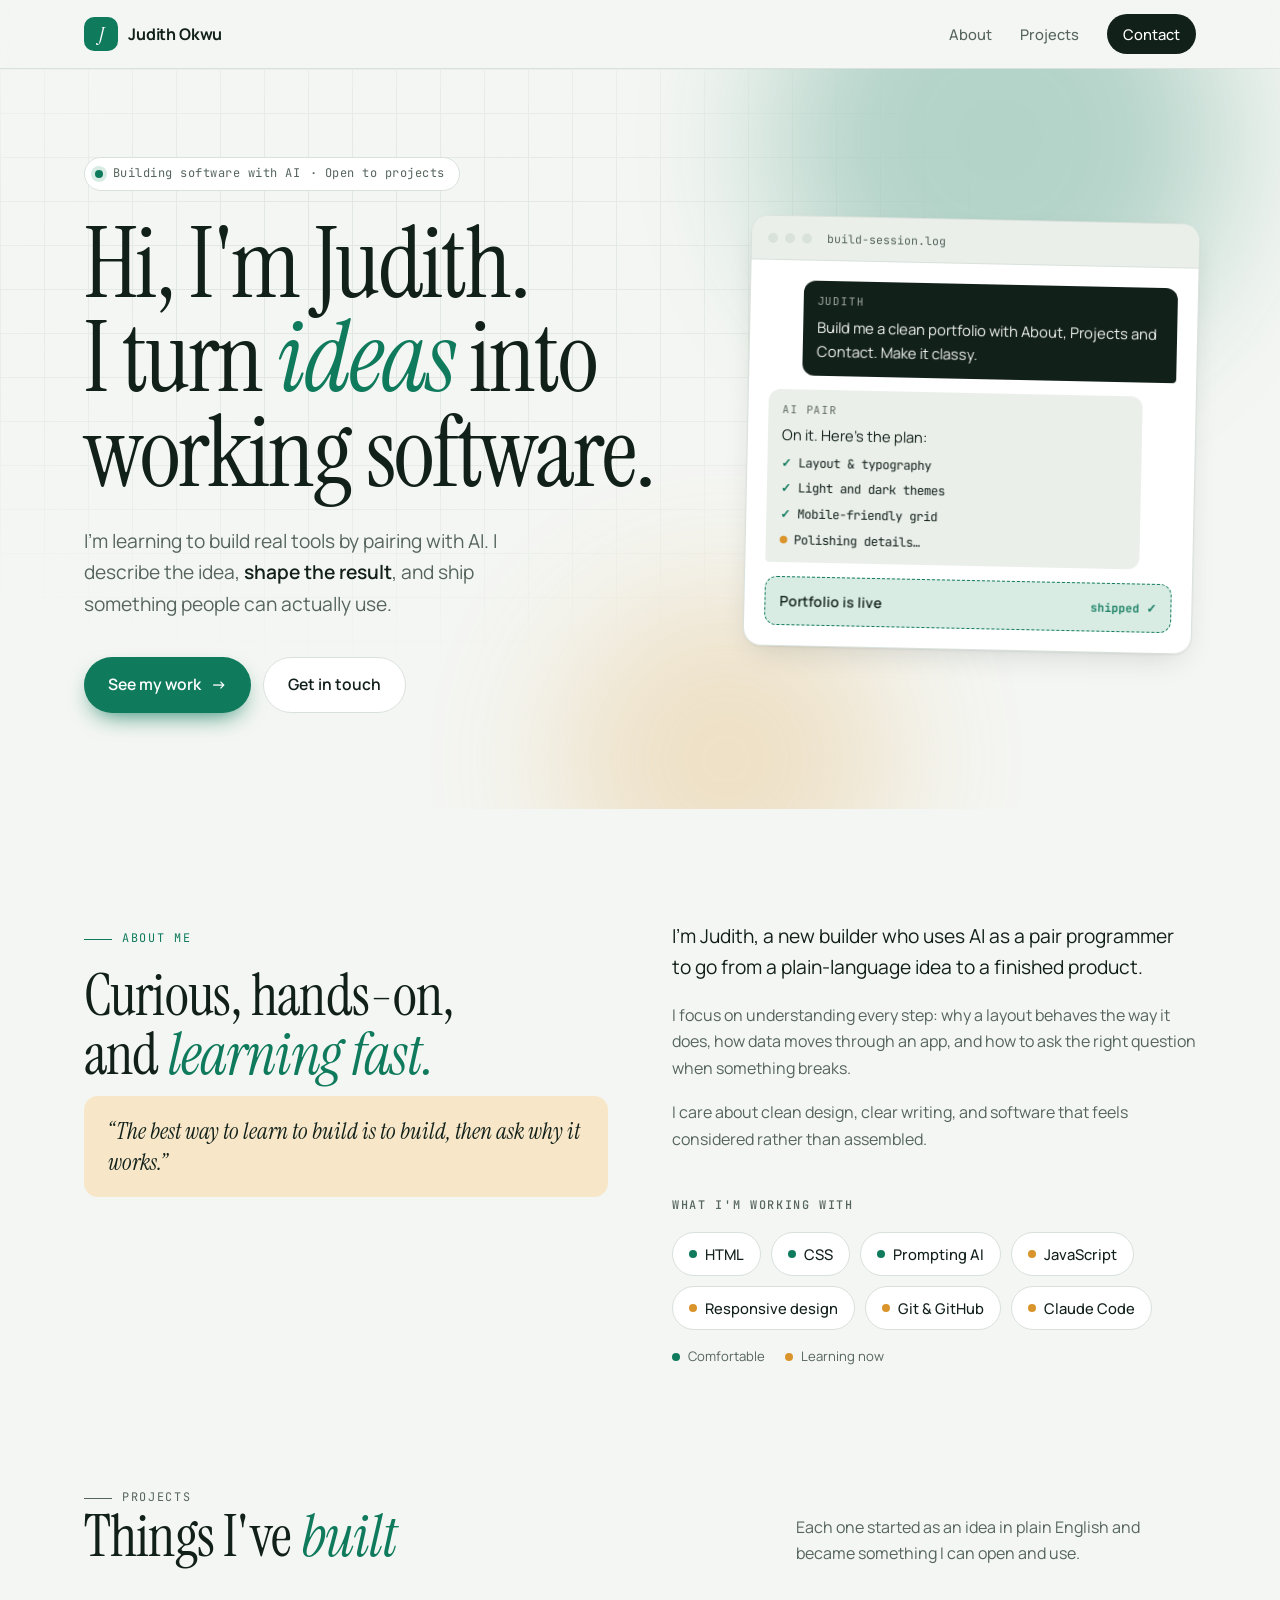
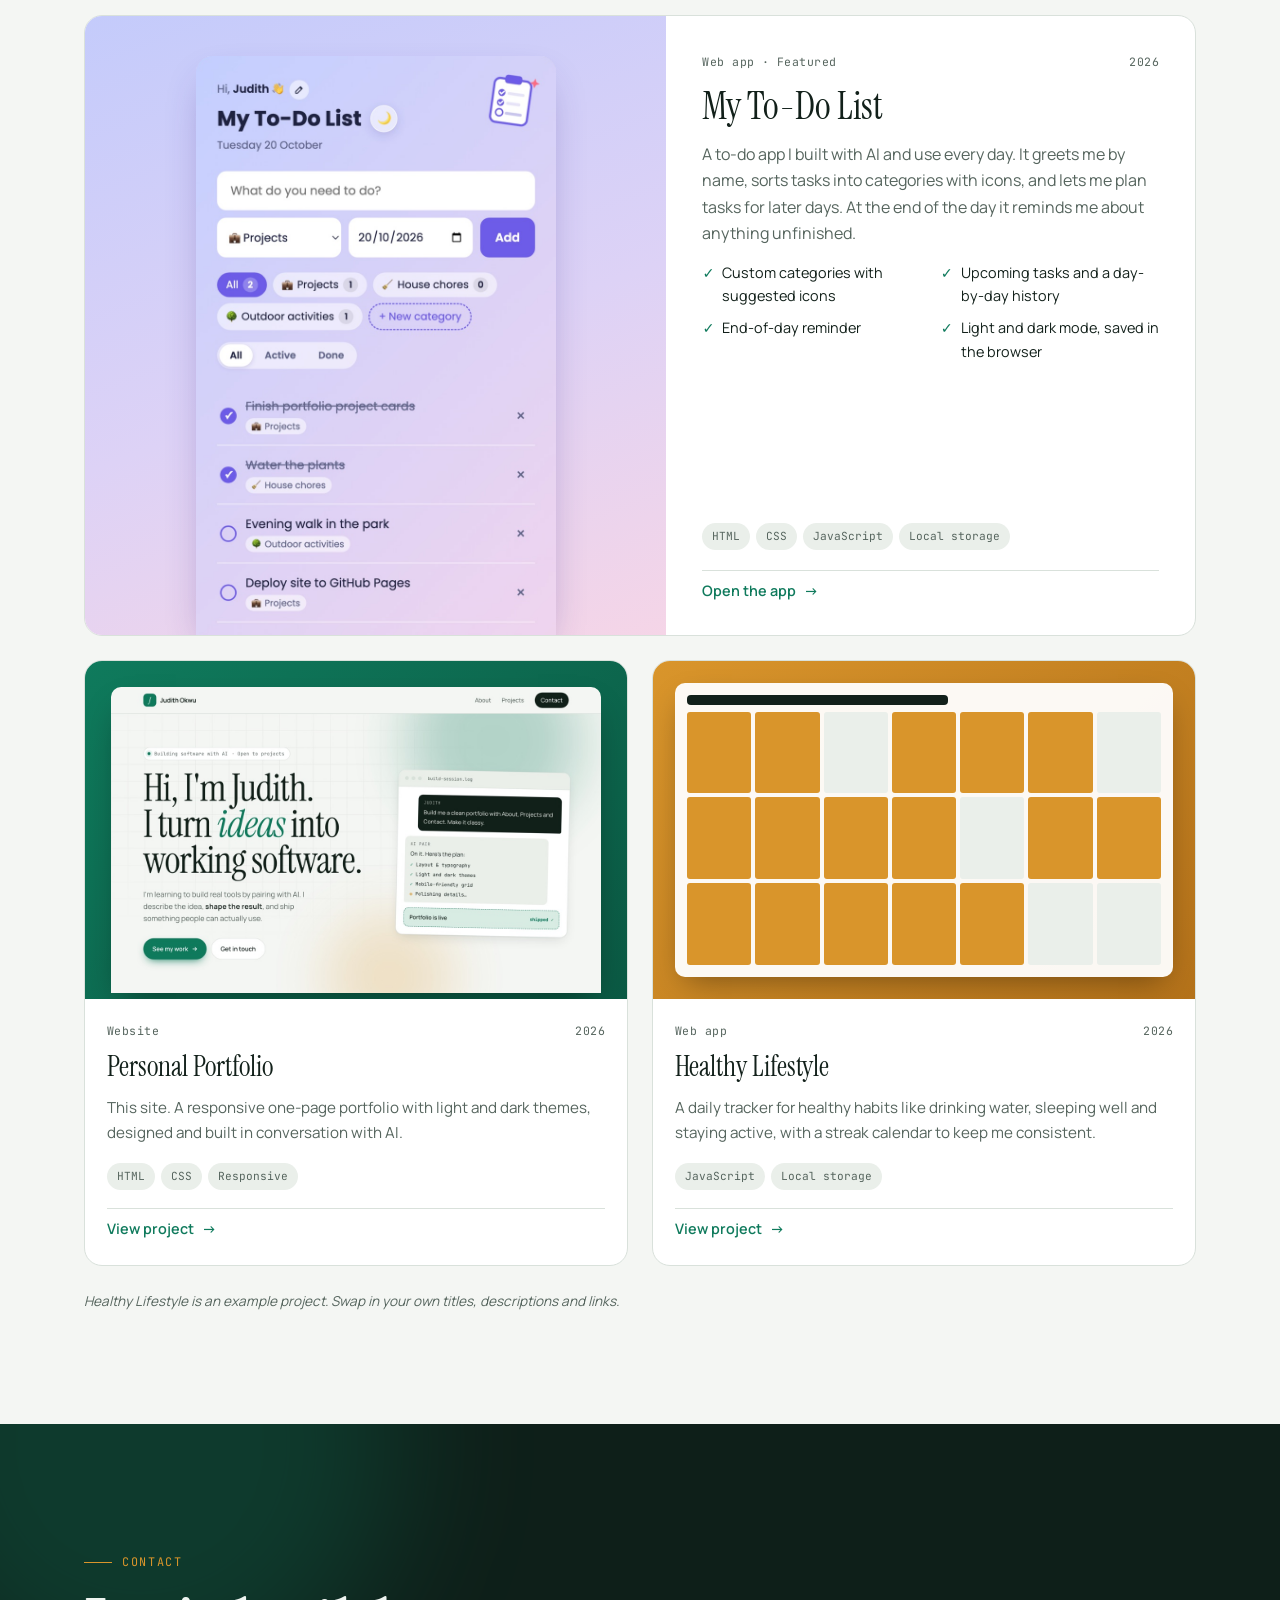
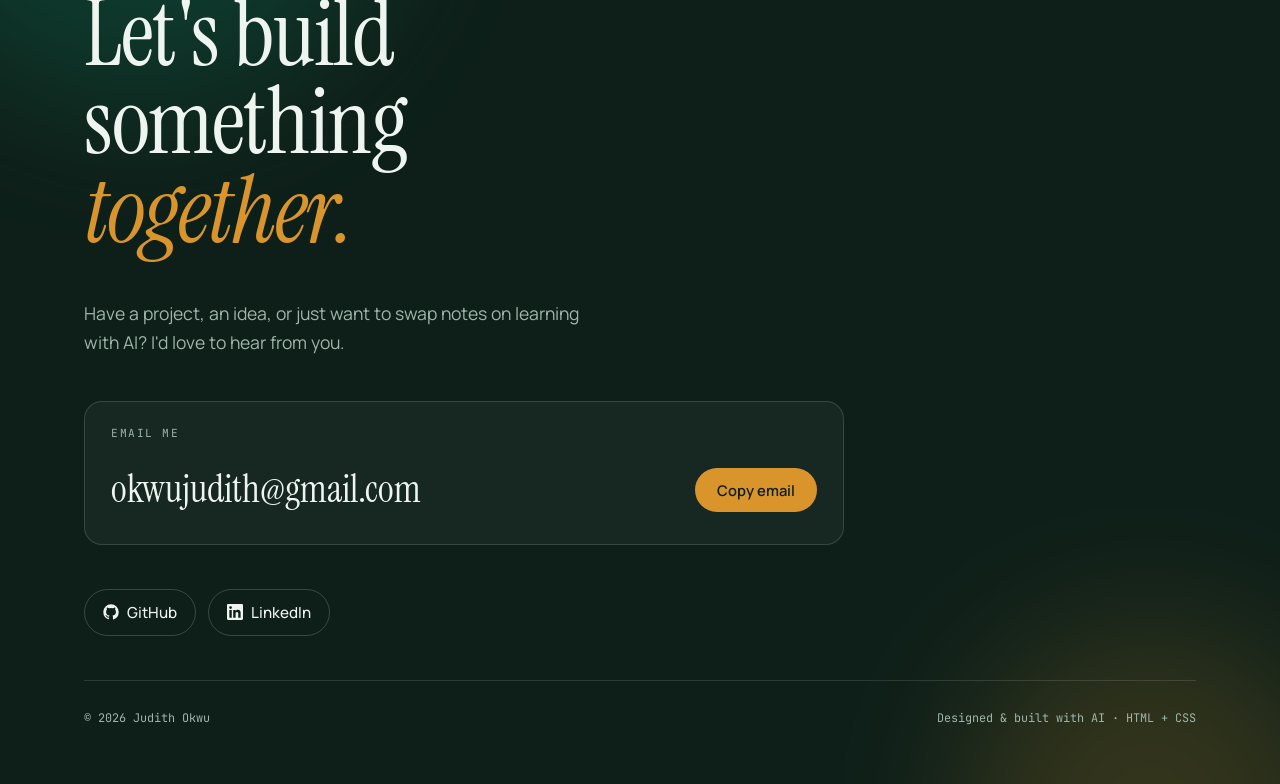
==== index.html @ b04fd037 "Show a screenshot of the site on the Personal Portfolio card Co-Authored-By: Claude Opus 5.5 <norepl" ====
<!doctype html>
<html lang="en">
<head>
<meta charset="utf-8">
<meta name="viewport" content="width=device-width, initial-scale=1, viewport-fit=cover">
<style>body{margin:0}img{max-width:100%}[hidden]{display:none!important}</style>
</head>
<body>
<title>Judith Okwu — Portfolio</title>
<link rel="preconnect" href="https://fonts.googleapis.com">
<link rel="preconnect" href="https://fonts.gstatic.com" crossorigin>
<link rel="stylesheet" href="https://fonts.googleapis.com/css2?family=Instrument+Serif:ital@0;1&family=Manrope:wght@400;500;600;700&family=JetBrains+Mono:wght@400;500&display=swap">
<style>
/* Layout: sticky top bar → split hero (statement + live "prompt to product" card) → about with skill chips → project card grid → full-width contact band. */
:root {
  --bg: #f4f6f3;
  --surface: #ffffff;
  --surface-2: #eaefea;
  --ink: #12201a;
  --muted: #56655e;
  --line: #d9e1db;
  --accent: #0f7a5c;
  --accent-ink: #ffffff;
  --accent-soft: #d8ece4;
  --gold: #d9952b;
  --gold-soft: #f7e7c8;
  --band: #0e1f19;
  --band-ink: #eef4f0;
  --band-muted: #9fb5aa;
  --shadow: 0 1px 2px rgba(18,32,26,.06), 0 12px 32px -12px rgba(18,32,26,.18);

  --display: "Instrument Serif", "Iowan Old Style", Georgia, serif;
  --body: "Manrope", system-ui, -apple-system, "Segoe UI", sans-serif;
  --mono: "JetBrains Mono", ui-monospace, "SF Mono", Menlo, monospace;
}
@media (prefers-color-scheme: dark) {
  :root:not([data-theme="light"]) {
    --bg: #0c1411; --surface: #131d19; --surface-2: #1a2621; --ink: #e9efeb; --muted: #95a69e;
    --line: #26342e; --accent: #4fc79c; --accent-ink: #08130f; --accent-soft: #163329;
    --gold: #f0b552; --gold-soft: #3a2c14; --band: #08100d; --band-ink: #eef4f0; --band-muted: #8ea398;
    --shadow: 0 1px 2px rgba(0,0,0,.3), 0 16px 40px -16px rgba(0,0,0,.6);
    color-scheme: dark;
  }
}
:root[data-theme="dark"] {
  --bg: #0c1411; --surface: #131d19; --surface-2: #1a2621; --ink: #e9efeb; --muted: #95a69e;
  --line: #26342e; --accent: #4fc79c; --accent-ink: #08130f; --accent-soft: #163329;
  --gold: #f0b552; --gold-soft: #3a2c14; --band: #08100d; --band-ink: #eef4f0; --band-muted: #8ea398;
  --shadow: 0 1px 2px rgba(0,0,0,.3), 0 16px 40px -16px rgba(0,0,0,.6);
  color-scheme: dark;
}

* { box-sizing: border-box; }
html { scroll-behavior: smooth; }
body {
  background: var(--bg);
  color: var(--ink);
  font-family: var(--body);
  font-size: 1rem;
  line-height: 1.65;
  -webkit-font-smoothing: antialiased;
  overflow-x: hidden;
}
a { color: inherit; }
:focus-visible { outline: 2px solid var(--accent); outline-offset: 3px; border-radius: 4px; }
.wrap { max-width: 1160px; margin: 0 auto; padding-inline: 24px; }

/* ---------- Top bar ---------- */
.topbar {
  position: sticky;
  top: env(safe-area-inset-top, 0px);
  z-index: 10;
  background: color-mix(in srgb, var(--bg) 82%, transparent);
  backdrop-filter: blur(12px);
  -webkit-backdrop-filter: blur(12px);
  border-bottom: 1px solid var(--line);
}
.topbar .wrap { display: flex; align-items: center; justify-content: space-between; gap: 16px; padding-block: 14px; }
.brand { display: flex; align-items: center; gap: 10px; text-decoration: none; font-weight: 700; letter-spacing: -.01em; }
.monogram {
  width: 34px; height: 34px; border-radius: 10px;
  display: grid; place-items: center;
  background: var(--accent); color: var(--accent-ink);
  font-family: var(--display); font-style: italic; font-size: 1.25rem; font-weight: 400;
}
.menu { display: flex; align-items: center; gap: 28px; }
.menu a { text-decoration: none; font-size: .92rem; color: var(--muted); font-weight: 500; transition: color .2s; }
.menu a:hover { color: var(--ink); }
.menu a.pill { color: var(--accent-ink); background: var(--ink); padding: 8px 16px; border-radius: 999px; }
.menu a.pill:hover { background: var(--accent); color: var(--accent-ink); }

/* ---------- Hero ---------- */
.hero { position: relative; isolation: isolate; overflow: hidden; }
.hero::before {
  content: ""; position: absolute; inset: 0; z-index: -2;
  background-image:
    linear-gradient(var(--line) 1px, transparent 1px),
    linear-gradient(90deg, var(--line) 1px, transparent 1px);
  background-size: 44px 44px;
  mask-image: radial-gradient(ellipse 70% 70% at 30% 30%, #000 20%, transparent 75%);
  -webkit-mask-image: radial-gradient(ellipse 70% 70% at 30% 30%, #000 20%, transparent 75%);
  opacity: .7;
}
.glow { position: absolute; z-index: -1; border-radius: 50%; filter: blur(70px); opacity: .55; pointer-events: none; }
.glow.g1 { width: 460px; height: 460px; background: var(--accent); top: -160px; right: 4%; opacity: .28; }
.glow.g2 { width: 340px; height: 340px; background: var(--gold); bottom: -120px; right: 30%; opacity: .22; }

.hero .wrap {
  display: grid;
  grid-template-columns: minmax(0, 1.15fr) minmax(0, .85fr);
  gap: 56px;
  align-items: center;
  padding-block: 88px 96px;
}
.kicker {
  display: inline-flex; align-items: center; gap: 10px;
  font-family: var(--mono); font-size: .75rem; letter-spacing: .04em;
  padding: 6px 14px 6px 10px;
  border: 1px solid var(--line); border-radius: 999px;
  background: var(--surface);
  color: var(--muted);
}
.kicker .dot { width: 8px; height: 8px; border-radius: 50%; background: var(--accent); box-shadow: 0 0 0 4px var(--accent-soft); animation: pulse 2.4s ease-in-out infinite; }
@keyframes pulse { 50% { box-shadow: 0 0 0 7px transparent; } }

.hero h1 {
  font-family: var(--display);
  font-weight: 400;
  font-size: clamp(3.2rem, 8vw, 6.2rem);
  line-height: .95;
  letter-spacing: -.02em;
  margin: 26px 0 0;
  text-wrap: balance;
}
.hero h1 em { color: var(--accent); }
.hero .intro { font-size: 1.2rem; color: var(--muted); max-width: 40ch; margin: 26px 0 0; }
.hero .intro strong { color: var(--ink); font-weight: 600; }
.ctas { display: flex; flex-wrap: wrap; gap: 12px; margin-top: 36px; }
.btn {
  display: inline-flex; align-items: center; gap: 10px;
  text-decoration: none; font-weight: 600; font-size: .98rem;
  padding: 14px 24px; border-radius: 999px;
  transition: transform .2s, background .2s, box-shadow .2s, border-color .2s;
}
.btn.primary { background: var(--accent); color: var(--accent-ink); box-shadow: 0 10px 24px -10px var(--accent); }
.btn.primary:hover { transform: translateY(-2px); box-shadow: 0 14px 28px -10px var(--accent); }
.btn.ghost { border: 1px solid var(--line); background: var(--surface); }
.btn.ghost:hover { border-color: var(--ink); transform: translateY(-2px); }
.btn .arrow { transition: transform .2s; }
.btn:hover .arrow { transform: translateX(3px); }

/* Prompt-to-product card */
.console {
  background: var(--surface);
  border: 1px solid var(--line);
  border-radius: 18px;
  box-shadow: var(--shadow);
  overflow: hidden;
  transform: rotate(1.2deg);
  min-width: 0;
}
.console-bar { display: flex; align-items: center; gap: 7px; padding: 12px 16px; border-bottom: 1px solid var(--line); background: var(--surface-2); }
.console-bar i { width: 10px; height: 10px; border-radius: 50%; background: var(--line); }
.console-bar span { margin-left: 8px; font-family: var(--mono); font-size: .72rem; color: var(--muted); }
.console-body { padding: 20px; display: flex; flex-direction: column; gap: 14px; font-size: .92rem; }
.msg { padding: 12px 14px; border-radius: 12px; max-width: 92%; }
.msg.me { align-self: flex-end; background: var(--ink); color: var(--bg); border-bottom-right-radius: 4px; }
.msg.ai { background: var(--surface-2); border-bottom-left-radius: 4px; }
.msg .who { display: block; font-family: var(--mono); font-size: .68rem; letter-spacing: .08em; text-transform: uppercase; opacity: .65; margin-bottom: 4px; }
.build-steps { list-style: none; margin: 6px 0 0; padding: 0; display: flex; flex-direction: column; gap: 5px; font-family: var(--mono); font-size: .78rem; }
.build-steps li::before { content: "✓ "; color: var(--accent); font-weight: 700; }
.build-steps li.live::before { content: "● "; color: var(--gold); animation: blink 1.2s steps(2) infinite; }
@keyframes blink { 50% { opacity: .2; } }
.shipped { display: flex; align-items: center; justify-content: space-between; gap: 12px; padding: 12px 14px; border-radius: 12px; border: 1px dashed var(--accent); background: var(--accent-soft); font-weight: 600; font-size: .88rem; }
.shipped span:last-child { font-family: var(--mono); font-size: .72rem; color: var(--accent); }

/* ---------- Sections ---------- */
section.block { padding-block: 112px; scroll-margin-top: 64px; }
.eyebrow { display: inline-flex; align-items: center; gap: 10px; font-family: var(--mono); font-size: .74rem; letter-spacing: .14em; text-transform: uppercase; color: var(--accent); margin: 0 0 18px; }
.eyebrow::before { content: ""; width: 28px; height: 1px; background: currentColor; }
h2 { font-family: var(--display); font-weight: 400; font-size: clamp(2.3rem, 5vw, 3.6rem); line-height: 1.02; letter-spacing: -.015em; margin: 0; text-wrap: balance; }
h2 em { color: var(--accent); }

/* About */
.about-grid { display: grid; grid-template-columns: minmax(0, 1fr) minmax(0, 1fr); gap: 64px; align-items: start; }
.about-text { display: flex; flex-direction: column; gap: 18px; max-width: 58ch; }
.about-text p { margin: 0; color: var(--muted); }
.about-text p.lead { font-size: 1.2rem; color: var(--ink); }
.quote {
  margin: 12px 0 0; padding: 20px 24px;
  background: var(--gold-soft); border-radius: 14px;
  font-family: var(--display); font-style: italic; font-size: 1.45rem; line-height: 1.3;
}
.learning { margin-top: 44px; }
.learning h3 { font-family: var(--mono); font-size: .74rem; letter-spacing: .14em; text-transform: uppercase; color: var(--muted); font-weight: 500; margin: 0 0 16px; }
.chips { display: flex; flex-wrap: wrap; gap: 10px; }
.chip {
  display: inline-flex; align-items: center; gap: 8px;
  padding: 9px 16px; border-radius: 999px;
  background: var(--surface); border: 1px solid var(--line);
  font-weight: 500; font-size: .92rem;
  transition: transform .2s, border-color .2s;
}
.chip:hover { transform: translateY(-2px); border-color: var(--accent); }
.chip b { width: 8px; height: 8px; border-radius: 50%; }
.chip .solid { background: var(--accent); }
.chip .growing { background: var(--gold); }
.legend { display: flex; flex-wrap: wrap; gap: 20px; margin-top: 16px; font-size: .82rem; color: var(--muted); }
.legend span { display: inline-flex; align-items: center; gap: 8px; }
.legend b { width: 8px; height: 8px; border-radius: 50%; }

/* Projects */
.projects-head { display: flex; flex-wrap: wrap; align-items: end; justify-content: space-between; gap: 20px; margin-bottom: 48px; }
.projects-head p { margin: 0; color: var(--muted); max-width: 40ch; }
.grid { display: grid; grid-template-columns: repeat(2, minmax(0, 1fr)); gap: 24px; }
.card {
  display: flex; flex-direction: column;
  background: var(--surface);
  border: 1px solid var(--line);
  border-radius: 18px;
  overflow: hidden;
  transition: transform .25s, box-shadow .25s, border-color .25s;
  min-width: 0;
}
.card:hover { transform: translateY(-6px); box-shadow: var(--shadow); border-color: transparent; }
.preview { aspect-ratio: 16 / 10; max-width: 100%; position: relative; overflow: hidden; display: grid; place-items: center; padding: 22px; }
.p1 { background: linear-gradient(135deg, var(--accent) 0%, #0b5a44 100%); }
.p2 { background: linear-gradient(135deg, var(--gold) 0%, #b4721a 100%); }

/* Featured project: spans the full row, preview beside the text */
.card.featured { grid-column: 1 / -1; display: grid; grid-template-columns: minmax(0, 1.1fr) minmax(0, 1fr); }
.card.featured .preview { aspect-ratio: auto; min-height: 340px; padding: 40px; }
.card.featured .card-body { padding: 36px 36px 32px; gap: 14px; justify-content: center; }
.card.featured h3 { font-size: 2.4rem; }
.card.featured p { font-size: 1rem; }
.features { list-style: none; margin: 0; padding: 0; display: grid; grid-template-columns: repeat(2, minmax(0, 1fr)); gap: 8px 20px; font-size: .9rem; }
.features li { display: flex; gap: 8px; min-width: 0; }
.features li::before { content: "✓"; color: var(--accent); font-weight: 700; }
.card-link.soon { color: var(--muted); font-weight: 500; }
.card.featured { position: relative; cursor: pointer; }
.card-link.stretch::after { content: ""; position: absolute; inset: 0; border-radius: inherit; }
.card.featured:has(.stretch:focus-visible) { outline: 2px solid var(--accent); outline-offset: 3px; }

/* Portfolio screenshot */
.preview.site-shot { padding: 26px 26px 0; place-items: start center; }
.preview.site-shot img { display: block; width: 100%; height: auto; border-radius: 10px 10px 0 0; box-shadow: 0 16px 34px -12px rgba(0, 0, 0, .45); transition: transform .35s; }
.card:hover .preview.site-shot img { transform: translateY(-5px) scale(1.02); }

/* To-do screenshot */
.card.featured .preview.shot { padding: 40px 36px 0; place-items: start center; background: linear-gradient(160deg, #c4cbfb 0%, #ddd2f6 55%, #f5d5e7 100%); }
.preview.shot img { display: block; width: min(100%, 360px); height: auto; border-radius: 16px 16px 0 0; box-shadow: 0 18px 40px -14px rgba(60, 40, 140, .45); transition: transform .35s; }
.card.featured:hover .preview.shot img { transform: translateY(-6px); }
/* mini mockups */
.mock { width: 100%; height: 100%; background: rgba(255,255,255,.95); border-radius: 10px; box-shadow: 0 12px 30px -10px rgba(0,0,0,.4); padding: 12px; display: flex; flex-direction: column; gap: 7px; transition: transform .35s; }
.card:hover .mock { transform: scale(1.04) rotate(-1deg); }
.mock .bar { height: 7px; border-radius: 4px; background: #d9e1db; }
.mock .bar.dark { background: #12201a; width: 55%; height: 10px; }
.mock .bar.short { width: 35%; }
.mock .row { display: flex; gap: 6px; flex: 1; }
.mock .row div { flex: 1; border-radius: 6px; background: #eaefea; }
.mock .cal { display: grid; grid-template-columns: repeat(7, 1fr); gap: 4px; flex: 1; }
.mock .cal i { border-radius: 3px; background: #eaefea; }
.mock .cal i.on { background: #d9952b; }
.card-body { padding: 22px 22px 24px; display: flex; flex-direction: column; gap: 12px; flex: 1; }
.card-meta { display: flex; justify-content: space-between; font-family: var(--mono); font-size: .72rem; color: var(--muted); letter-spacing: .04em; }
.card h3 { font-family: var(--display); font-weight: 400; font-size: 1.75rem; line-height: 1.1; margin: 0; }
.card p { margin: 0; color: var(--muted); font-size: .95rem; }
.tags { display: flex; flex-wrap: wrap; gap: 6px; margin-top: auto; padding-top: 6px; }
.tags span { font-family: var(--mono); font-size: .7rem; padding: 4px 10px; border-radius: 999px; background: var(--surface-2); color: var(--muted); }
.card-link { display: inline-flex; align-items: center; gap: 8px; font-weight: 600; font-size: .9rem; color: var(--accent); text-decoration: none; padding-top: 8px; border-top: 1px solid var(--line); margin-top: 6px; }
.card-link .arrow { transition: transform .2s; }
.card:hover .card-link .arrow { transform: translateX(4px); }
.note { font-size: .85rem; color: var(--muted); margin: 24px 0 0; font-style: italic; }

/* Contact band */
.contact { background: var(--band); color: var(--band-ink); position: relative; overflow: hidden; isolation: isolate; }
.contact .glow.g3 { width: 520px; height: 520px; background: var(--accent); top: -240px; left: -120px; opacity: .3; }
.contact .glow.g4 { width: 380px; height: 380px; background: var(--gold); bottom: -220px; right: -60px; opacity: .18; }
.contact .wrap { padding-block: 120px 56px; display: flex; flex-direction: column; gap: 44px; }
.contact .eyebrow { color: var(--gold); }
.contact h2 { font-size: clamp(2.8rem, 8vw, 5.8rem); line-height: .95; max-width: 14ch; }
.contact h2 em { color: var(--gold); }
.contact p.sub { margin: 0; color: var(--band-muted); max-width: 48ch; font-size: 1.1rem; }
.mailbox { max-width: 760px; display: flex; flex-wrap: wrap; align-items: center; gap: 16px 24px; padding: 22px 26px; border-radius: 18px; border: 1px solid rgba(255,255,255,.14); background: rgba(255,255,255,.04); }
.mailbox .label { font-family: var(--mono); font-size: .7rem; letter-spacing: .14em; text-transform: uppercase; color: var(--band-muted); width: 100%; }
.email { font-family: var(--display); font-size: clamp(1.6rem, 4.5vw, 2.4rem); user-select: all; overflow-wrap: anywhere; min-width: 0; flex: 1; }
button.copy {
  font: 600 .92rem var(--body);
  color: var(--band); background: var(--gold);
  border: 0; border-radius: 999px; padding: 12px 22px; cursor: pointer;
  transition: transform .2s, filter .2s;
}
button.copy:hover { transform: translateY(-2px); filter: brightness(1.08); }
.socials { display: flex; flex-wrap: wrap; gap: 12px; }
.socials a {
  display: inline-flex; align-items: center; gap: 8px;
  text-decoration: none; font-weight: 500; font-size: .95rem;
  padding: 10px 18px; border-radius: 999px;
  border: 1px solid rgba(255,255,255,.18);
  transition: background .2s, border-color .2s;
}
.socials a:hover { background: rgba(255,255,255,.08); border-color: rgba(255,255,255,.4); }
.socials svg { width: 16px; height: 16px; fill: currentColor; }
.foot { display: flex; flex-wrap: wrap; justify-content: space-between; gap: 12px; padding-top: 28px; border-top: 1px solid rgba(255,255,255,.12); font-family: var(--mono); font-size: .74rem; color: var(--band-muted); }

/* Load-in motion: elements end fully visible */
@media (prefers-reduced-motion: no-preference) {
  .rise { animation: rise .8s cubic-bezier(.2,.7,.2,1) both; }
  .d1 { animation-delay: .08s; } .d2 { animation-delay: .18s; } .d3 { animation-delay: .28s; } .d4 { animation-delay: .4s; }
  @keyframes rise { from { opacity: 0; transform: translateY(18px); } }
  .console.rise { animation-name: rise-tilt; }
  @keyframes rise-tilt { from { opacity: 0; transform: translateY(24px) rotate(3deg); } }
}
@media (prefers-reduced-motion: reduce) {
  html { scroll-behavior: auto; }
  *, *::before { animation: none !important; transition: none !important; }
}

/* ---------- Responsive ---------- */
@media (max-width: 980px) {
  .hero .wrap { grid-template-columns: minmax(0, 1fr); padding-block: 64px 80px; gap: 48px; }
  .console { max-width: 520px; }
  .about-grid { grid-template-columns: minmax(0, 1fr); gap: 32px; }
  .card.featured { grid-template-columns: minmax(0, 1fr); }
  .card.featured .preview { min-height: 0; aspect-ratio: auto; padding: 28px; }
  .card.featured .preview.shot { height: 360px; padding: 32px 28px 0; }
  .card.featured .card-body { padding: 26px 24px 26px; }
}
@media (max-width: 640px) {
  .wrap { padding-inline: 18px; }
  .menu a:not(.pill) { display: none; }
  .grid { grid-template-columns: minmax(0, 1fr); }
  section.block { padding-block: 80px; }
  .console { transform: none; }
  .contact .wrap { padding-block: 88px 40px; }
  .kicker .extra { display: none; }
  .features { grid-template-columns: minmax(0, 1fr); }
  .card.featured h3 { font-size: 1.9rem; }
  .card.featured .preview { padding: 18px; }
  .card.featured .preview.shot { height: 300px; padding: 24px 20px 0; }
  .ctas .btn { flex: 1 1 auto; justify-content: center; }
  .mailbox { flex-direction: column; align-items: stretch; padding: 20px; }
  .email { font-size: 1.55rem; overflow-wrap: break-word; }
  button.copy { width: 100%; }
}
</style>

<header class="topbar">
  <div class="wrap">
    <a class="brand" href="#top"><span class="monogram">J</span>Judith Okwu</a>
    <nav class="menu" aria-label="Sections">
      <a href="#about">About</a>
      <a href="#projects">Projects</a>
      <a class="pill" href="#contact">Contact</a>
    </nav>
  </div>
</header>

<div class="hero" id="top">
  <div class="glow g1"></div>
  <div class="glow g2"></div>
  <div class="wrap">
    <div>
      <span class="kicker rise"><span class="dot"></span>Building software with AI<span class="extra"> · Open to projects</span></span>
      <h1 class="rise d1">Hi, I'm Judith.<br>I turn <em>ideas</em> into working software.</h1>
      <p class="intro rise d2">I'm learning to build real tools by pairing with AI. I describe the idea, <strong>shape the result</strong>, and ship something people can actually use.</p>
      <div class="ctas rise d3">
        <a class="btn primary" href="#projects">See my work <span class="arrow">→</span></a>
        <a class="btn ghost" href="#contact">Get in touch</a>
      </div>
    </div>

    <div class="console rise d4" aria-label="Example of how I build with AI">
      <div class="console-bar"><i></i><i></i><i></i><span>build-session.log</span></div>
      <div class="console-body">
        <div class="msg me"><span class="who">Judith</span>Build me a clean portfolio with About, Projects and Contact. Make it classy.</div>
        <div class="msg ai"><span class="who">AI pair</span>On it. Here's the plan:
          <ul class="build-steps">
            <li>Layout &amp; typography</li>
            <li>Light and dark themes</li>
            <li>Mobile-friendly grid</li>
            <li class="live">Polishing details…</li>
          </ul>
        </div>
        <div class="shipped"><span>Portfolio is live</span><span>shipped ✓</span></div>
      </div>
    </div>
  </div>
</div>

<main>
  <section class="block" id="about">
    <div class="wrap about-grid">
      <div>
        <p class="eyebrow">About me</p>
        <h2>Curious, hands-on, and <em>learning fast.</em></h2>
        <p class="quote">“The best way to learn to build is to build, then ask why it works.”</p>
      </div>
      <div>
        <div class="about-text">
          <p class="lead">I'm Judith, a new builder who uses AI as a pair programmer to go from a plain-language idea to a finished product.</p>
          <p>I focus on understanding every step: why a layout behaves the way it does, how data moves through an app, and how to ask the right question when something breaks.</p>
          <p>I care about clean design, clear writing, and software that feels considered rather than assembled.</p>
        </div>
        <div class="learning">
          <h3>What I'm working with</h3>
          <div class="chips">
            <span class="chip"><b class="solid"></b>HTML</span>
            <span class="chip"><b class="solid"></b>CSS</span>
            <span class="chip"><b class="solid"></b>Prompting AI</span>
            <span class="chip"><b class="growing"></b>JavaScript</span>
            <span class="chip"><b class="growing"></b>Responsive design</span>
            <span class="chip"><b class="growing"></b>Git &amp; GitHub</span>
            <span class="chip"><b class="growing"></b>Claude Code</span>
          </div>
          <div class="legend">
            <span><b class="solid" style="background:var(--accent)"></b>Comfortable</span>
            <span><b class="growing" style="background:var(--gold)"></b>Learning now</span>
          </div>
        </div>
      </div>
    </div>
  </section>

  <section class="block" id="projects" style="padding-top:0">
    <div class="wrap">
      <div class="projects-head">
        <div>
          <p class="eyebrow">Projects</p>
          <h2>Things I've <em>built</em></h2>
        </div>
        <p>Each one started as an idea in plain English and became something I can open and use.</p>
      </div>

      <div class="grid">
        <article class="card featured">
          <div class="preview shot">
            <img src="images/todo-app.jpg" alt="Screenshot of My To-Do List: a lavender card greeting Judith, with category filters and four tasks, two ticked off" width="760" height="1222" loading="lazy">
          </div>
          <div class="card-body">
            <div class="card-meta"><span>Web app · Featured</span><span>2026</span></div>
            <h3>My To-Do List</h3>
            <p>A to-do app I built with AI and use every day. It greets me by name, sorts tasks into categories with icons, and lets me plan tasks for later days. At the end of the day it reminds me about anything unfinished.</p>
            <ul class="features">
              <li>Custom categories with suggested icons</li>
              <li>Upcoming tasks and a day-by-day history</li>
              <li>End-of-day reminder</li>
              <li>Light and dark mode, saved in the browser</li>
            </ul>
            <div class="tags"><span>HTML</span><span>CSS</span><span>JavaScript</span><span>Local storage</span></div>
            <a class="card-link stretch" href="todo/index.html" target="_blank" rel="noopener">Open the app <span class="arrow">→</span></a>
          </div>
        </article>

        <article class="card">
          <div class="preview p1 site-shot">
            <img src="images/portfolio-site.jpg" alt="Screenshot of this portfolio's homepage: the headline Hi, I'm Judith, two buttons, and the AI build-session card" width="1200" height="750" loading="lazy">
          </div>
          <div class="card-body">
            <div class="card-meta"><span>Website</span><span>2026</span></div>
            <h3>Personal Portfolio</h3>
            <p>This site. A responsive one-page portfolio with light and dark themes, designed and built in conversation with AI.</p>
            <div class="tags"><span>HTML</span><span>CSS</span><span>Responsive</span></div>
            <a class="card-link" href="#top">View project <span class="arrow">→</span></a>
          </div>
        </article>

        <article class="card">
          <div class="preview p2">
            <div class="mock">
              <div class="bar dark"></div>
              <div class="cal">
                <i class="on"></i><i class="on"></i><i></i><i class="on"></i><i class="on"></i><i class="on"></i><i></i>
                <i class="on"></i><i class="on"></i><i class="on"></i><i class="on"></i><i></i><i class="on"></i><i class="on"></i>
                <i class="on"></i><i class="on"></i><i class="on"></i><i class="on"></i><i class="on"></i><i></i><i></i>
              </div>
            </div>
          </div>
          <div class="card-body">
            <div class="card-meta"><span>Web app</span><span>2026</span></div>
            <h3>Healthy Lifestyle</h3>
            <p>A daily tracker for healthy habits like drinking water, sleeping well and staying active, with a streak calendar to keep me consistent.</p>
            <div class="tags"><span>JavaScript</span><span>Local storage</span></div>
            <a class="card-link" href="#projects">View project <span class="arrow">→</span></a>
          </div>
        </article>
      </div>
      <p class="note">Healthy Lifestyle is an example project. Swap in your own titles, descriptions and links.</p>
    </div>
  </section>
</main>

<section class="contact" id="contact">
  <div class="glow g3"></div>
  <div class="glow g4"></div>
  <div class="wrap">
    <div>
      <p class="eyebrow">Contact</p>
      <h2>Let's build something <em>together.</em></h2>
    </div>
    <p class="sub">Have a project, an idea, or just want to swap notes on learning with AI? I'd love to hear from you.</p>
    <div class="mailbox">
      <span class="label">Email me</span>
      <span class="email" id="email">okwujudith@gmail.com</span>
      <button class="copy" id="copy-btn" type="button">Copy email</button>
    </div>
    <div class="socials">
      <a href="https://github.com/judithOkwu" target="_blank" rel="noopener">
        <svg viewBox="0 0 24 24" aria-hidden="true"><path d="M12 .5A11.5 11.5 0 0 0 .5 12a11.5 11.5 0 0 0 7.86 10.92c.58.1.79-.25.79-.56v-2c-3.2.7-3.88-1.37-3.88-1.37-.53-1.33-1.3-1.69-1.3-1.69-1.04-.71.08-.7.08-.7 1.15.08 1.76 1.19 1.76 1.19 1.03 1.76 2.7 1.25 3.36.96.1-.75.4-1.25.73-1.54-2.55-.29-5.24-1.28-5.24-5.69 0-1.26.45-2.28 1.19-3.09-.12-.29-.52-1.46.11-3.05 0 0 .97-.31 3.17 1.18a11 11 0 0 1 5.77 0c2.2-1.49 3.17-1.18 3.17-1.18.63 1.59.23 2.76.11 3.05.74.81 1.19 1.83 1.19 3.09 0 4.42-2.7 5.4-5.26 5.68.41.36.78 1.06.78 2.14v3.17c0 .31.21.67.8.56A11.5 11.5 0 0 0 23.5 12 11.5 11.5 0 0 0 12 .5Z"/></svg>
        GitHub
      </a>
      <a href="https://www.linkedin.com/in/judithokwu/" target="_blank" rel="noopener">
        <svg viewBox="0 0 24 24" aria-hidden="true"><path d="M20.45 20.45h-3.56v-5.57c0-1.33-.02-3.04-1.85-3.04-1.86 0-2.14 1.45-2.14 2.94v5.67H9.34V9h3.41v1.56h.05c.48-.9 1.64-1.85 3.37-1.85 3.6 0 4.27 2.37 4.27 5.46v6.28ZM5.34 7.43a2.06 2.06 0 1 1 0-4.13 2.06 2.06 0 0 1 0 4.13ZM7.12 20.45H3.56V9h3.56v11.45ZM22.22 0H1.77C.79 0 0 .77 0 1.73v20.54C0 23.23.79 24 1.77 24h20.45c.98 0 1.78-.77 1.78-1.73V1.73C24 .77 23.2 0 22.22 0Z"/></svg>
        LinkedIn
      </a>
    </div>
    <div class="foot"><span>© 2026 Judith Okwu</span><span>Designed &amp; built with AI · HTML + CSS</span></div>
  </div>
</section>

<script>
  const btn = document.getElementById('copy-btn');
  const email = document.getElementById('email');
  btn.addEventListener('click', () => {
    const reset = (ms) => setTimeout(() => btn.textContent = 'Copy email', ms);
    const fallback = () => {
      const r = document.createRange(); r.selectNodeContents(email);
      const s = getSelection(); s.removeAllRanges(); s.addRange(r);
      btn.textContent = 'Selected, press ⌘C'; reset(2400);
    };
    try {
      navigator.clipboard.writeText(email.textContent.trim())
        .then(() => { btn.textContent = 'Copied ✓'; reset(1800); }, fallback);
    } catch (e) { fallback(); }
  });
</script>

</body>
</html>
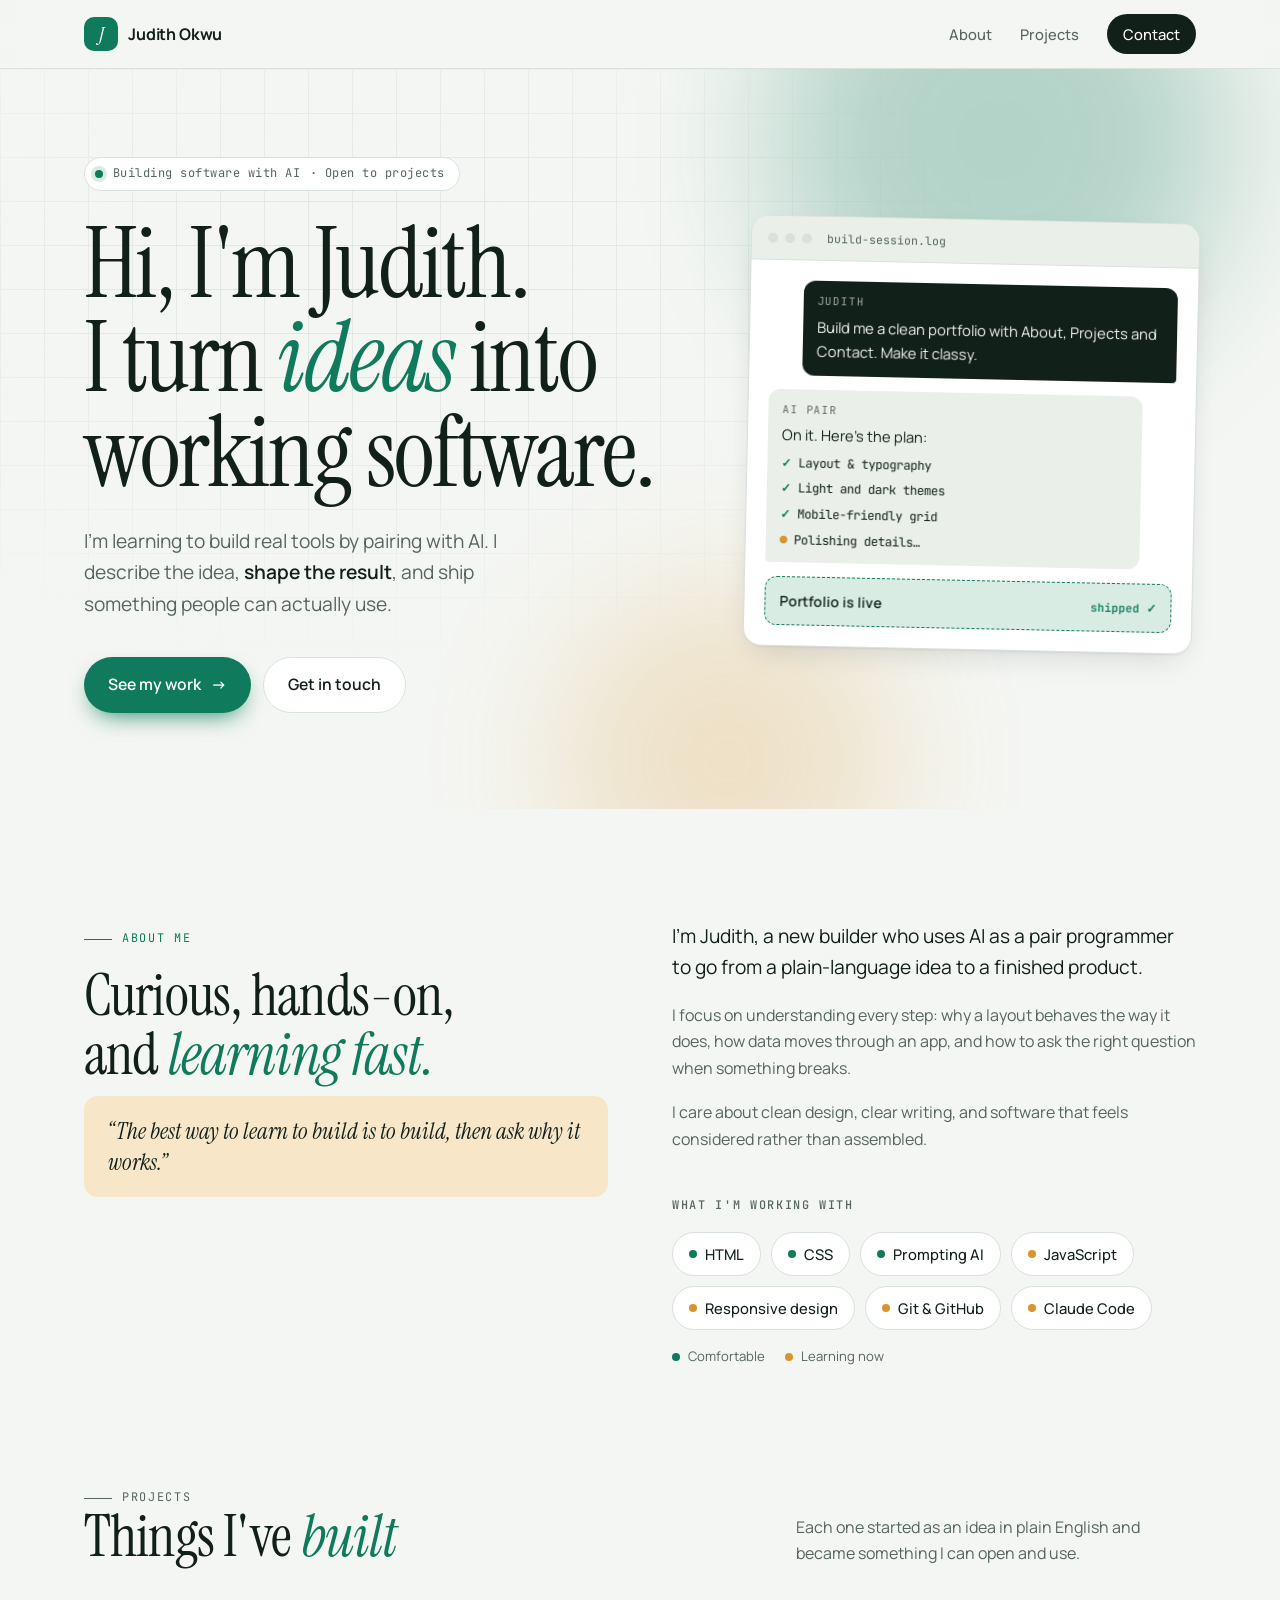
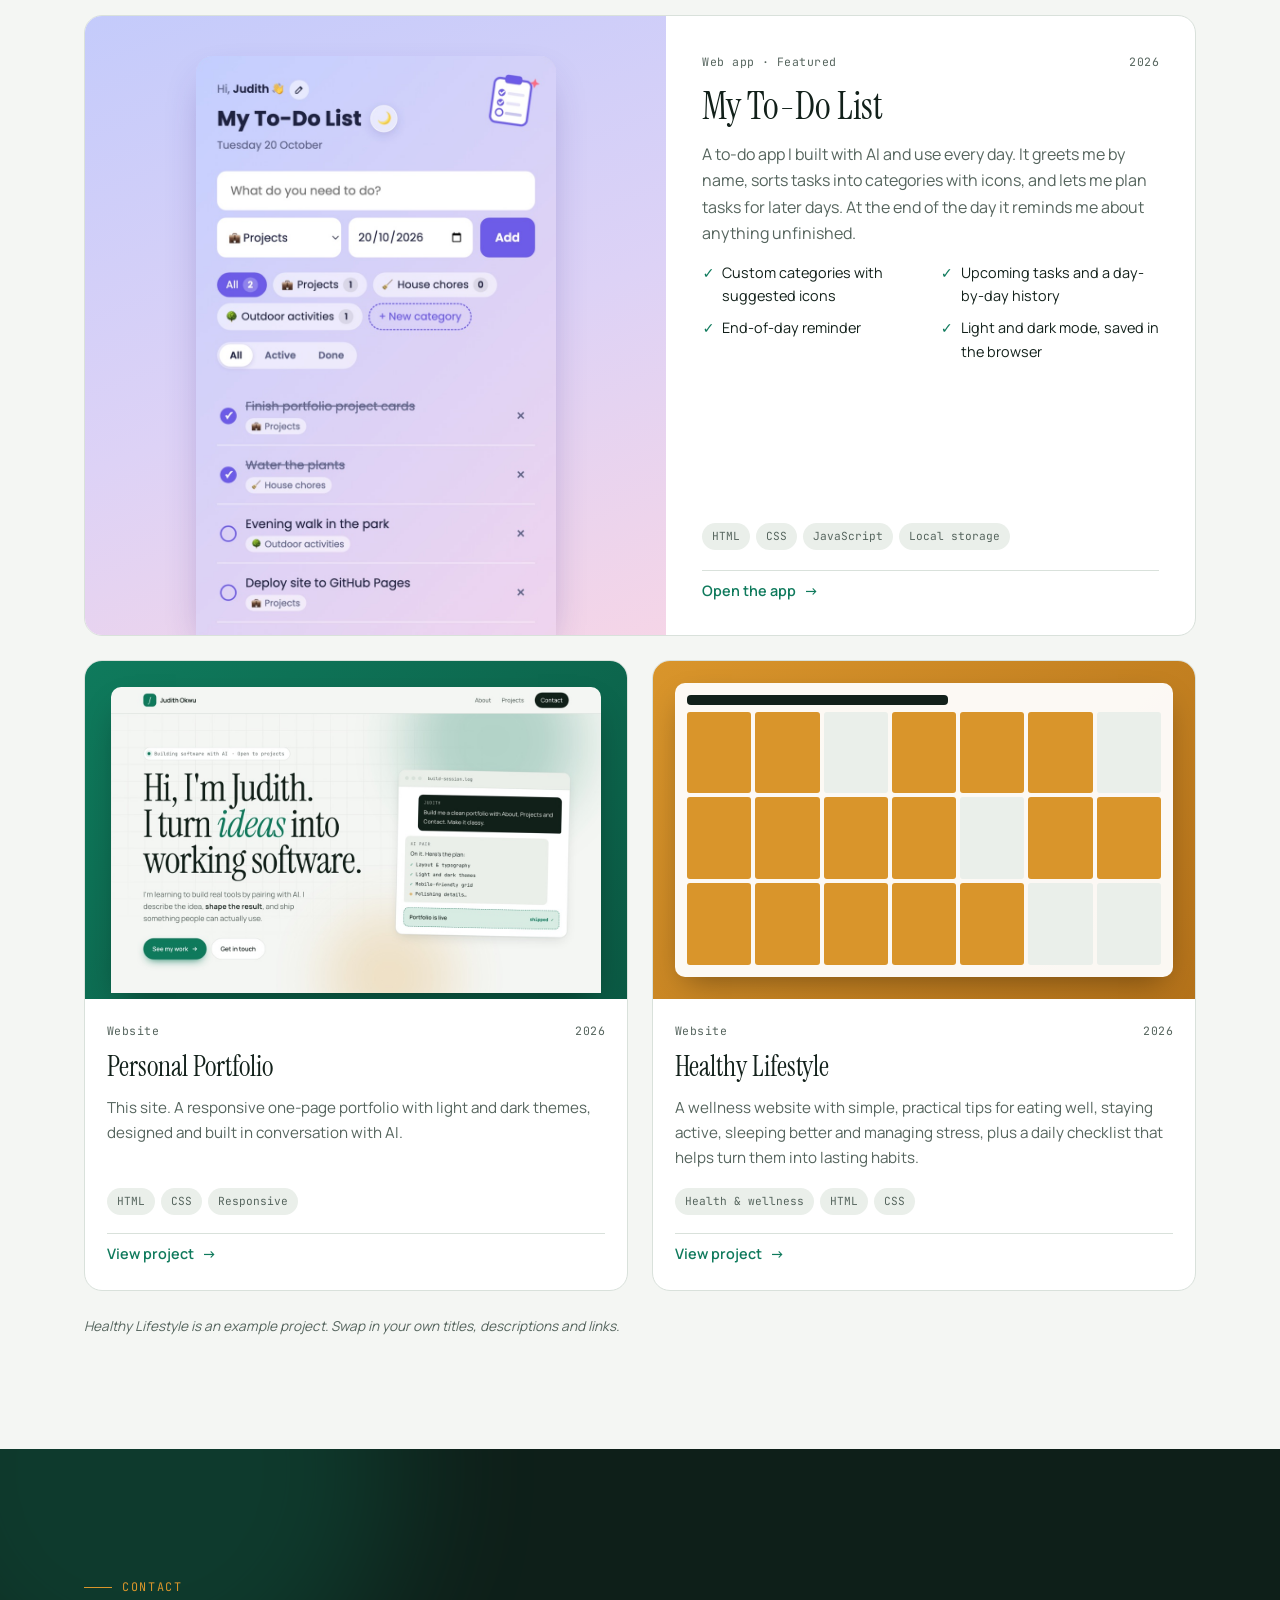
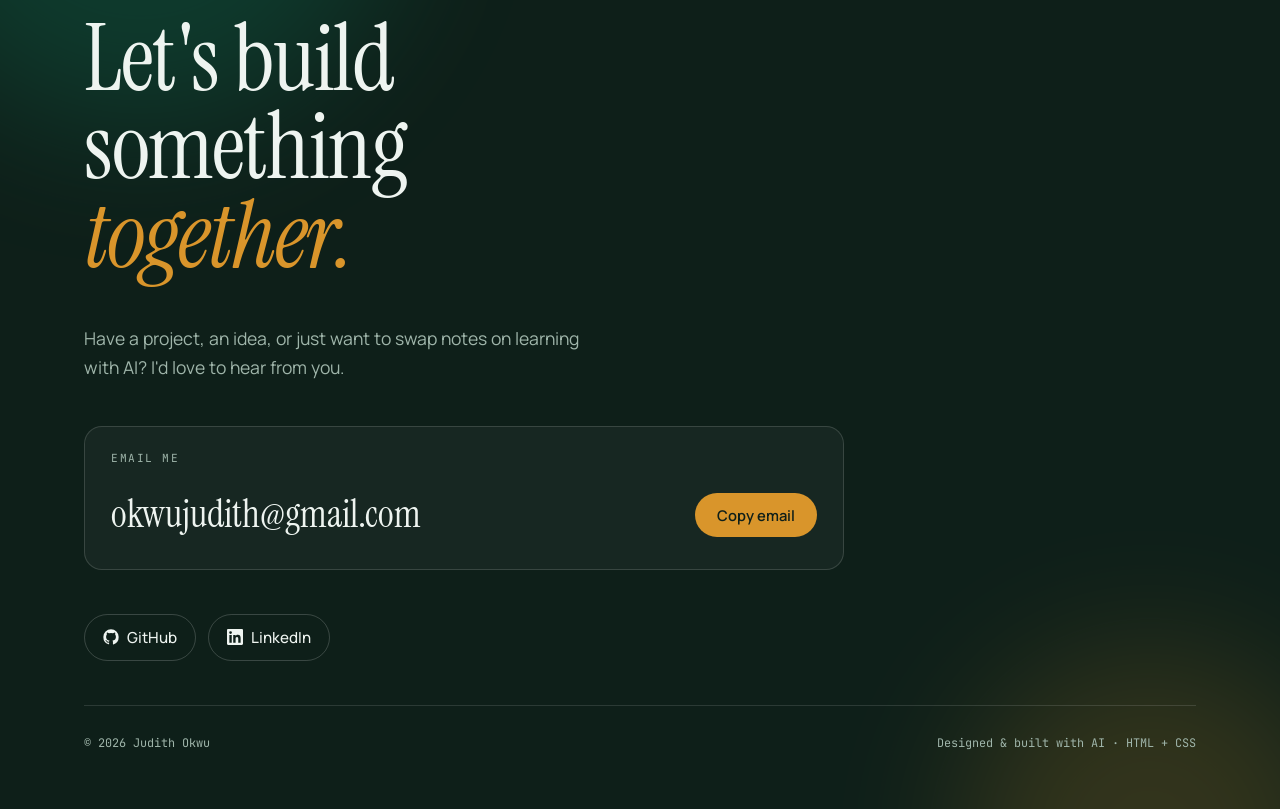
==== commit eb89f107: "Rewrite the Healthy Lifestyle project description Co-Authored-By: Claude Opus 5.5 <noreply@anthropic" ====
--- a/index.html
+++ b/index.html
@@ -477,10 +477,10 @@
             </div>
           </div>
           <div class="card-body">
-            <div class="card-meta"><span>Web app</span><span>2026</span></div>
+            <div class="card-meta"><span>Website</span><span>2026</span></div>
             <h3>Healthy Lifestyle</h3>
-            <p>A daily tracker for healthy habits like drinking water, sleeping well and staying active, with a streak calendar to keep me consistent.</p>
-            <div class="tags"><span>JavaScript</span><span>Local storage</span></div>
+            <p>A wellness website with simple, practical tips for eating well, staying active, sleeping better and managing stress, plus a daily checklist that helps turn them into lasting habits.</p>
+            <div class="tags"><span>Health &amp; wellness</span><span>HTML</span><span>CSS</span></div>
             <a class="card-link" href="#projects">View project <span class="arrow">→</span></a>
           </div>
         </article>
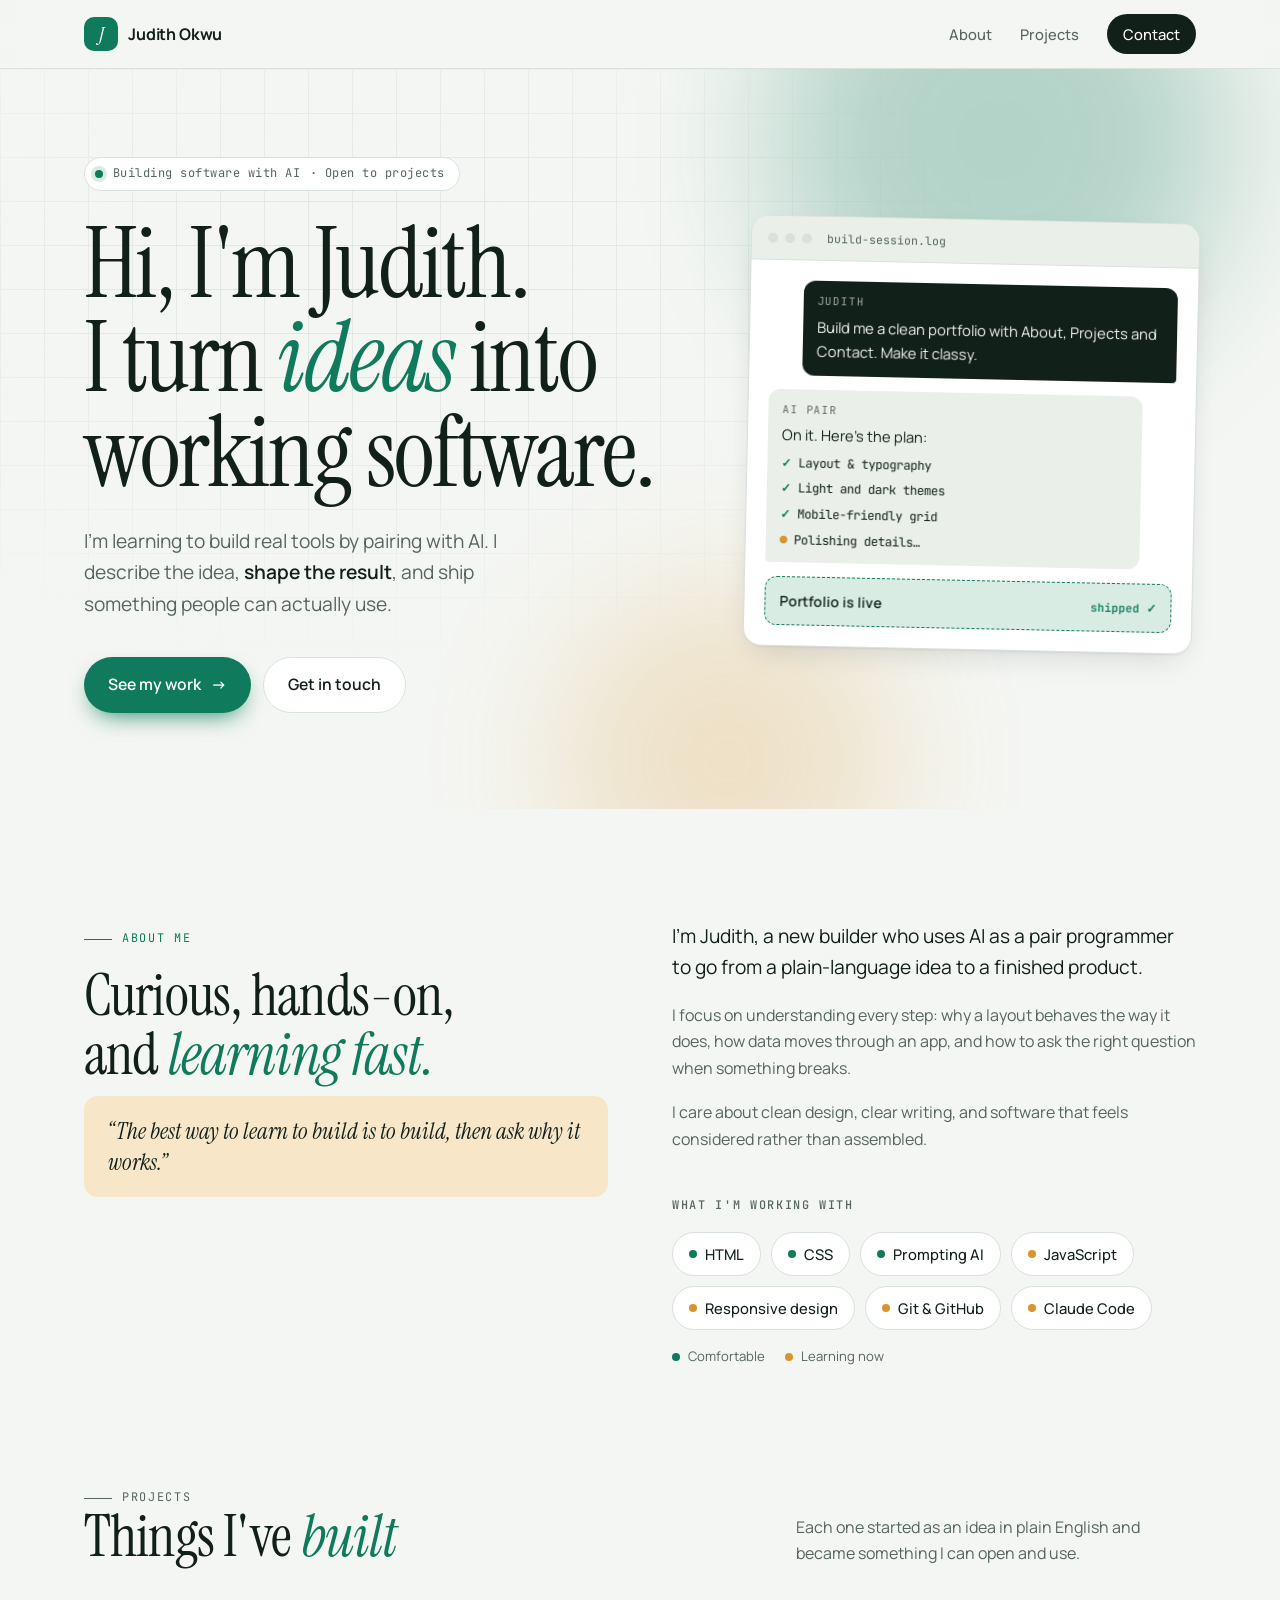
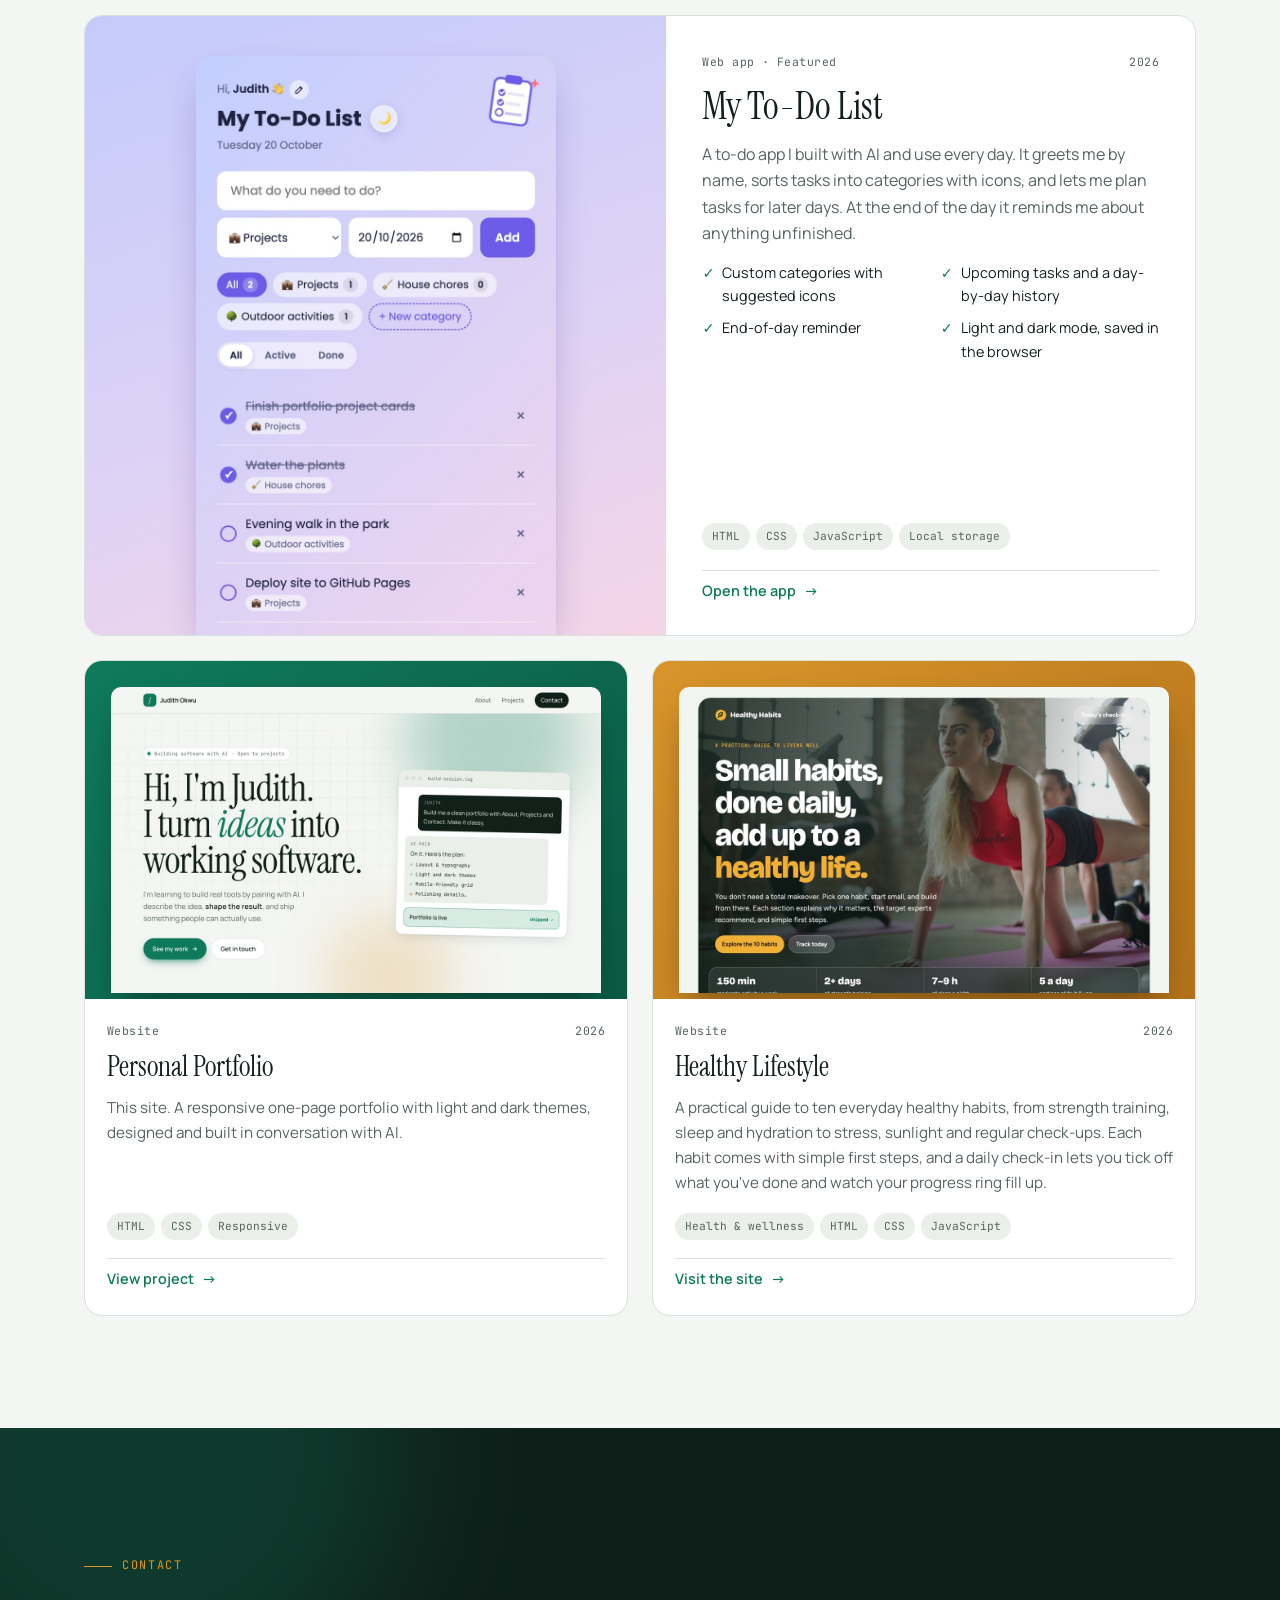
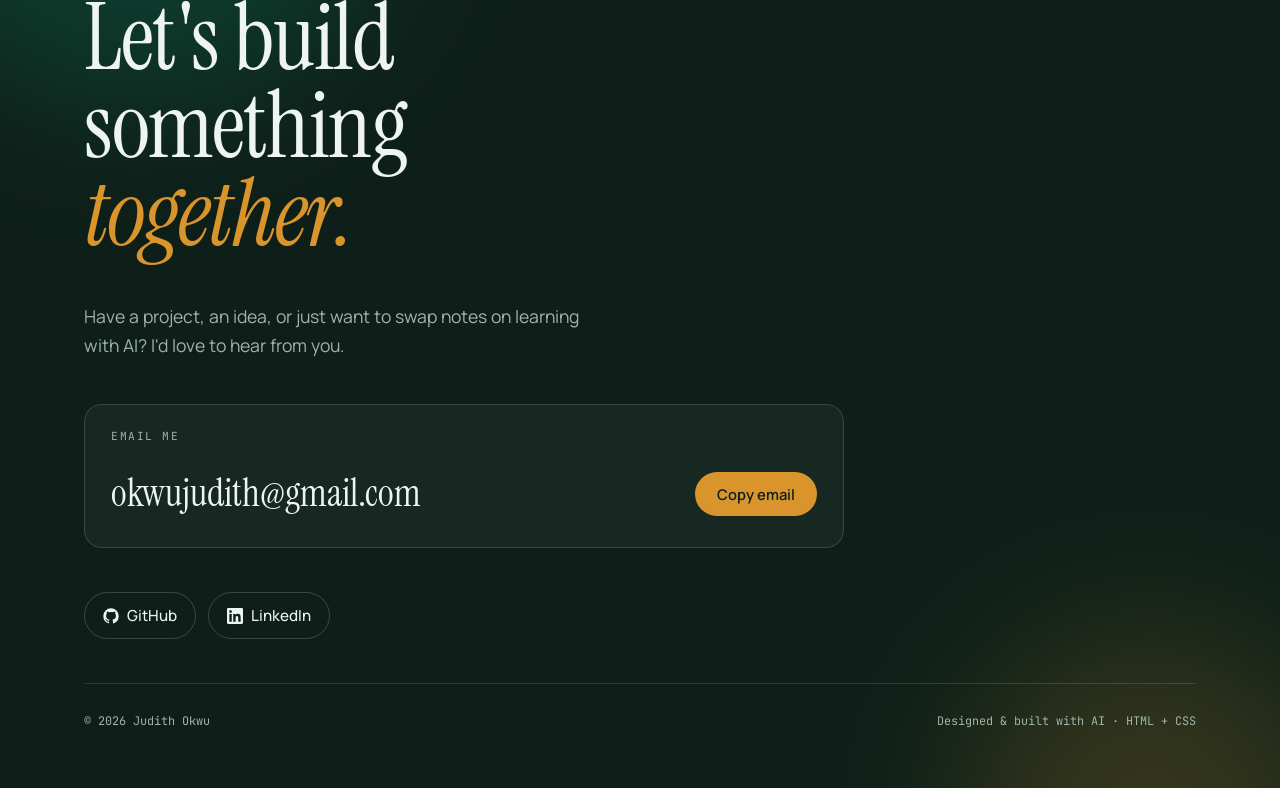
==== commit 6a87dab8: "Add the Healthy Habits guide to the portfolio Co-Authored-By: Claude Opus 5.5 <noreply@anthropic.com" ====
--- a/index.html
+++ b/index.html
@@ -466,26 +466,18 @@
         </article>
 
         <article class="card">
-          <div class="preview p2">
-            <div class="mock">
-              <div class="bar dark"></div>
-              <div class="cal">
-                <i class="on"></i><i class="on"></i><i></i><i class="on"></i><i class="on"></i><i class="on"></i><i></i>
-                <i class="on"></i><i class="on"></i><i class="on"></i><i class="on"></i><i></i><i class="on"></i><i class="on"></i>
-                <i class="on"></i><i class="on"></i><i class="on"></i><i class="on"></i><i class="on"></i><i></i><i></i>
-              </div>
-            </div>
+          <div class="preview p2 site-shot">
+            <img src="images/healthy-site.jpg" alt="Screenshot of the Healthy Habits guide: the headline Small habits, done daily, add up to a healthy life, over a photo of a woman exercising" width="1200" height="750" loading="lazy">
           </div>
           <div class="card-body">
             <div class="card-meta"><span>Website</span><span>2026</span></div>
             <h3>Healthy Lifestyle</h3>
-            <p>A wellness website with simple, practical tips for eating well, staying active, sleeping better and managing stress, plus a daily checklist that helps turn them into lasting habits.</p>
-            <div class="tags"><span>Health &amp; wellness</span><span>HTML</span><span>CSS</span></div>
-            <a class="card-link" href="#projects">View project <span class="arrow">→</span></a>
+            <p>A practical guide to ten everyday healthy habits, from strength training, sleep and hydration to stress, sunlight and regular check-ups. Each habit comes with simple first steps, and a daily check-in lets you tick off what you've done and watch your progress ring fill up.</p>
+            <div class="tags"><span>Health &amp; wellness</span><span>HTML</span><span>CSS</span><span>JavaScript</span></div>
+            <a class="card-link" href="healthy/healthy-habits.html" target="_blank" rel="noopener">Visit the site <span class="arrow">→</span></a>
           </div>
         </article>
       </div>
-      <p class="note">Healthy Lifestyle is an example project. Swap in your own titles, descriptions and links.</p>
     </div>
   </section>
 </main>
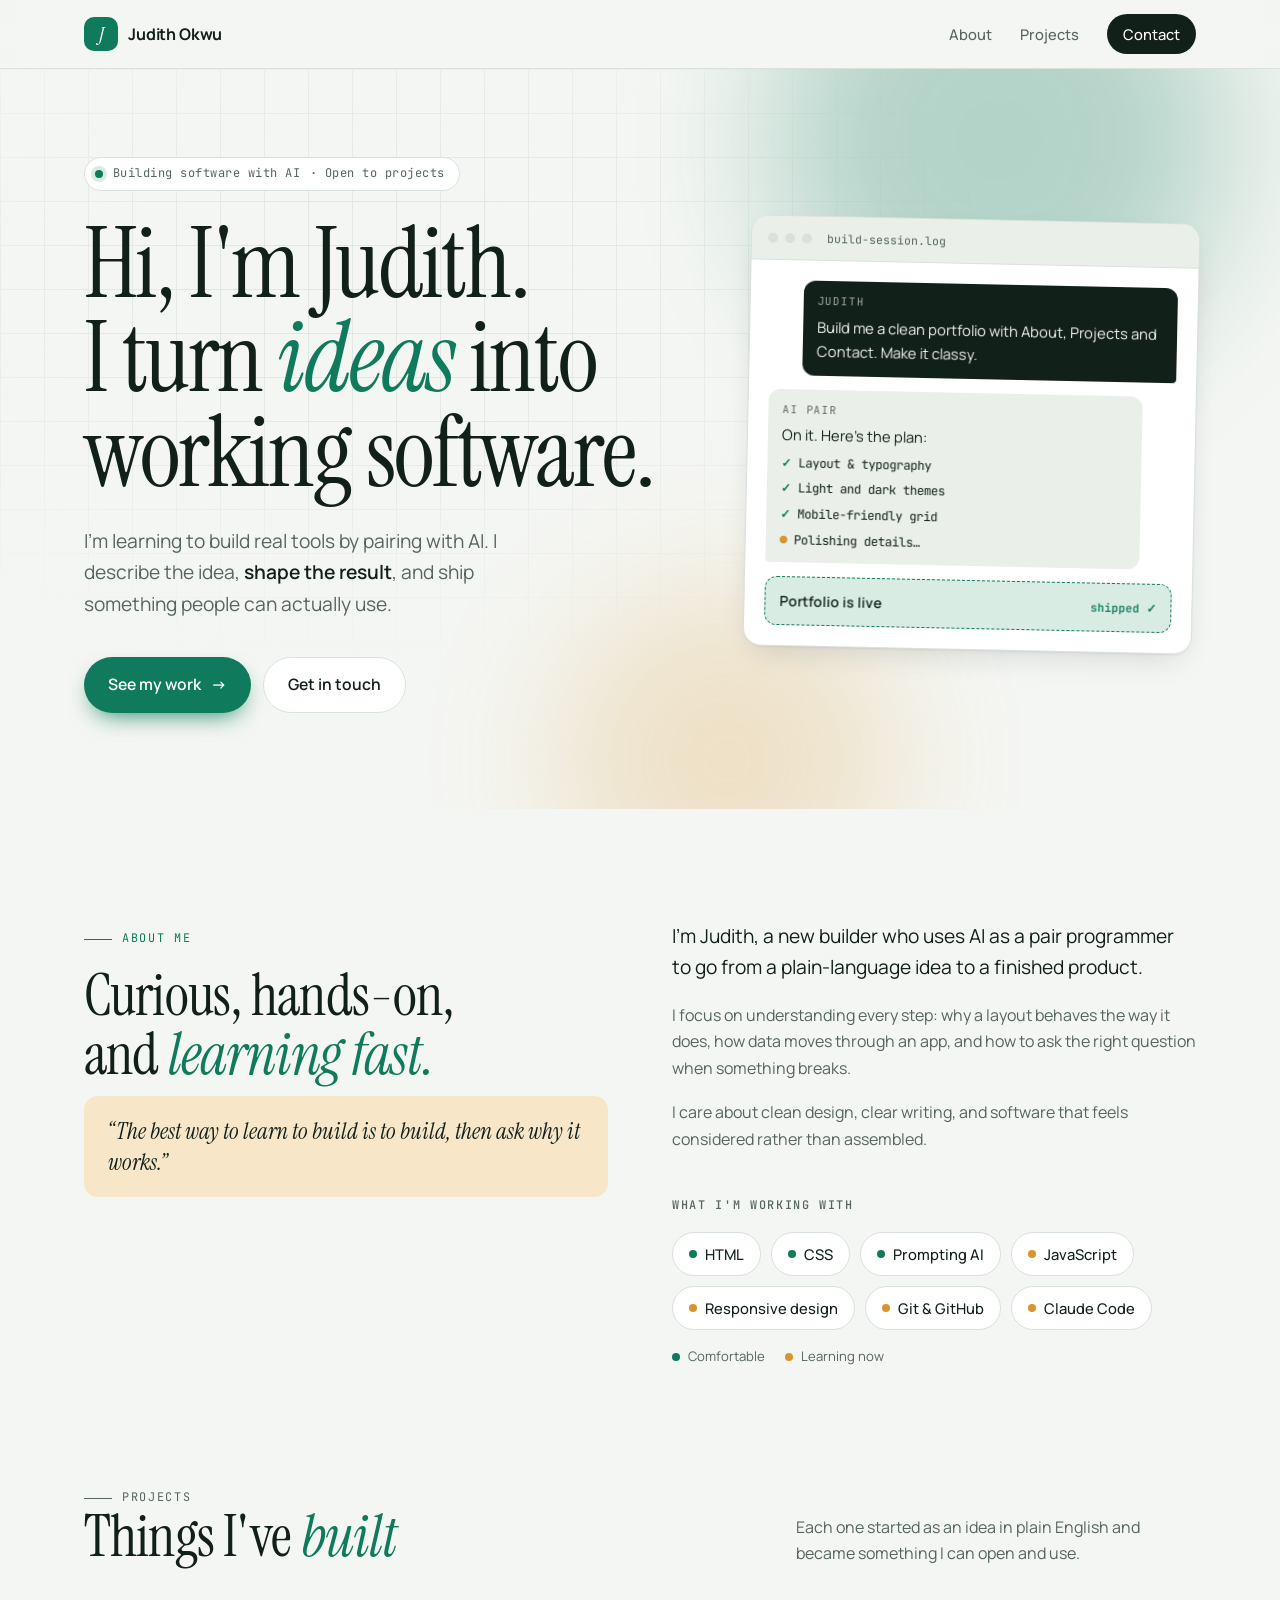
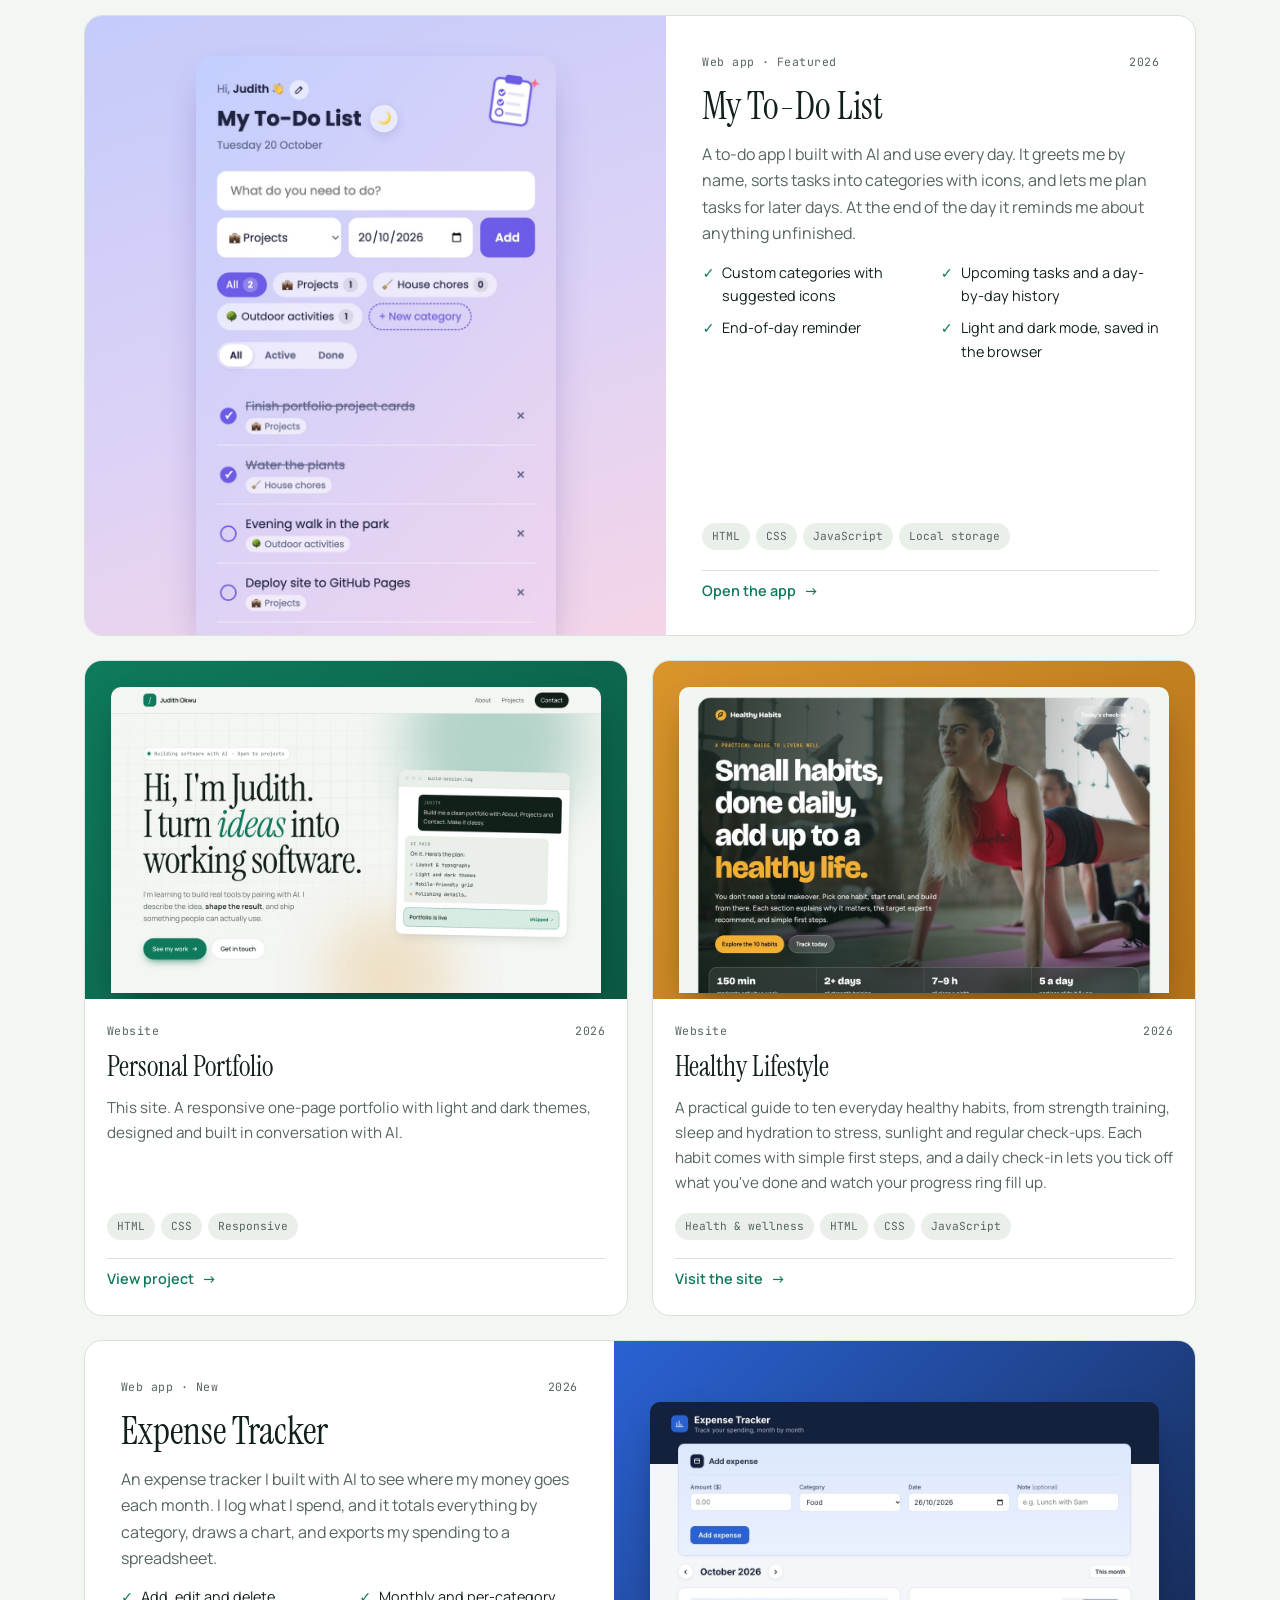
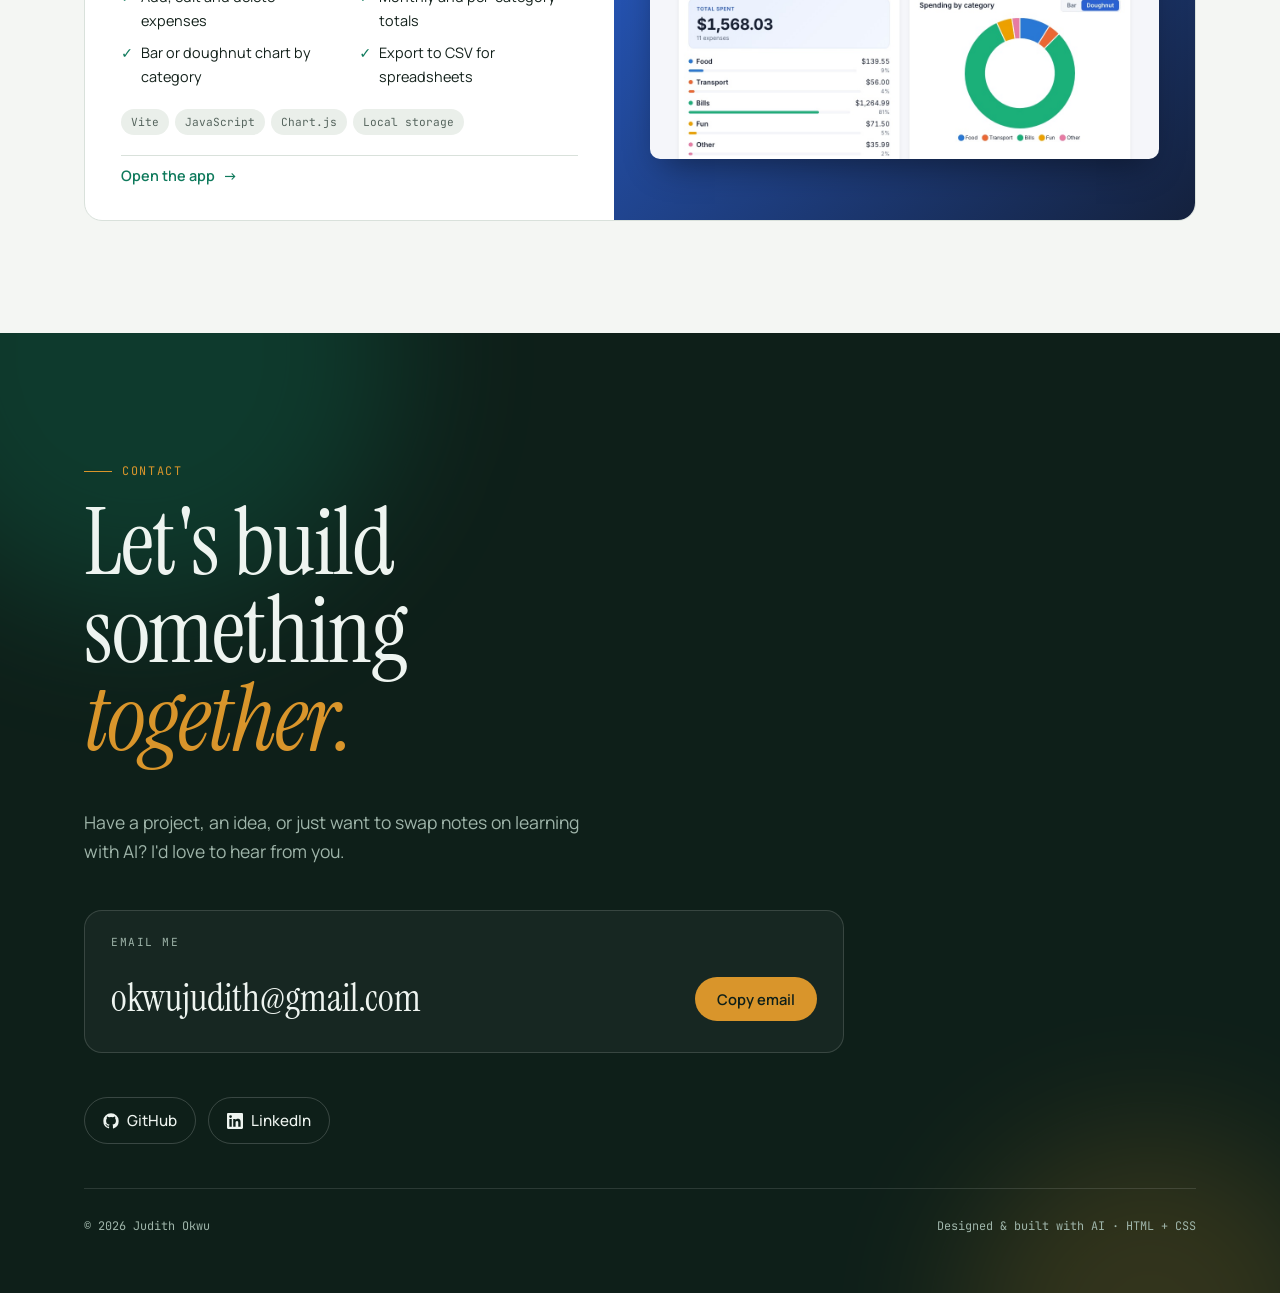
==== commit 23d6e09b: "Add the Expense Tracker to the portfolio Adds a featured project card with a screenshot, and the bui" ====
--- a/index.html
+++ b/index.html
@@ -237,9 +237,9 @@
 .features li { display: flex; gap: 8px; min-width: 0; }
 .features li::before { content: "✓"; color: var(--accent); font-weight: 700; }
 .card-link.soon { color: var(--muted); font-weight: 500; }
-.card.featured { position: relative; cursor: pointer; }
+.card:has(.stretch) { position: relative; cursor: pointer; }
 .card-link.stretch::after { content: ""; position: absolute; inset: 0; border-radius: inherit; }
-.card.featured:has(.stretch:focus-visible) { outline: 2px solid var(--accent); outline-offset: 3px; }
+.card:has(.stretch:focus-visible) { outline: 2px solid var(--accent); outline-offset: 3px; }
 
 /* Portfolio screenshot */
 .preview.site-shot { padding: 26px 26px 0; place-items: start center; }
@@ -250,6 +250,12 @@
 .card.featured .preview.shot { padding: 40px 36px 0; place-items: start center; background: linear-gradient(160deg, #c4cbfb 0%, #ddd2f6 55%, #f5d5e7 100%); }
 .preview.shot img { display: block; width: min(100%, 360px); height: auto; border-radius: 16px 16px 0 0; box-shadow: 0 18px 40px -14px rgba(60, 40, 140, .45); transition: transform .35s; }
 .card.featured:hover .preview.shot img { transform: translateY(-6px); }
+/* Expense tracker: featured card with the screenshot on the right */
+.p3 { background: linear-gradient(135deg, #2a62d4 0%, #14213d 100%); }
+.card.featured .preview.site-shot { padding: 36px; place-items: center; }
+.card.featured .preview.site-shot img { border-radius: 10px; }
+.card.featured.flip { grid-template-columns: minmax(0, 1fr) minmax(0, 1.1fr); }
+.card.featured.flip .preview { order: 2; }
 /* mini mockups */
 .mock { width: 100%; height: 100%; background: rgba(255,255,255,.95); border-radius: 10px; box-shadow: 0 12px 30px -10px rgba(0,0,0,.4); padding: 12px; display: flex; flex-direction: column; gap: 7px; transition: transform .35s; }
 .card:hover .mock { transform: scale(1.04) rotate(-1deg); }
@@ -325,6 +331,9 @@
   .card.featured .preview { min-height: 0; aspect-ratio: auto; padding: 28px; }
   .card.featured .preview.shot { height: 360px; padding: 32px 28px 0; }
   .card.featured .card-body { padding: 26px 24px 26px; }
+  .card.featured.flip { grid-template-columns: minmax(0, 1fr); }
+  .card.featured.flip .preview { order: 0; }
+  .card.featured .preview.site-shot { padding: 28px; }
 }
 @media (max-width: 640px) {
   .wrap { padding-inline: 18px; }
@@ -338,6 +347,7 @@
   .card.featured h3 { font-size: 1.9rem; }
   .card.featured .preview { padding: 18px; }
   .card.featured .preview.shot { height: 300px; padding: 24px 20px 0; }
+  .card.featured .preview.site-shot { padding: 18px; }
   .ctas .btn { flex: 1 1 auto; justify-content: center; }
   .mailbox { flex-direction: column; align-items: stretch; padding: 20px; }
   .email { font-size: 1.55rem; overflow-wrap: break-word; }
@@ -448,7 +458,7 @@
               <li>Light and dark mode, saved in the browser</li>
             </ul>
             <div class="tags"><span>HTML</span><span>CSS</span><span>JavaScript</span><span>Local storage</span></div>
-            <a class="card-link stretch" href="todo/index.html" target="_blank" rel="noopener">Open the app <span class="arrow">→</span></a>
+            <a class="card-link stretch" href="https://judithokwu.github.io/todo/" target="_blank" rel="noopener">Open the app <span class="arrow">→</span></a>
           </div>
         </article>
 
@@ -474,7 +484,26 @@
             <h3>Healthy Lifestyle</h3>
             <p>A practical guide to ten everyday healthy habits, from strength training, sleep and hydration to stress, sunlight and regular check-ups. Each habit comes with simple first steps, and a daily check-in lets you tick off what you've done and watch your progress ring fill up.</p>
             <div class="tags"><span>Health &amp; wellness</span><span>HTML</span><span>CSS</span><span>JavaScript</span></div>
-            <a class="card-link" href="healthy/healthy-habits.html" target="_blank" rel="noopener">Visit the site <span class="arrow">→</span></a>
+            <a class="card-link stretch" href="https://judithokwu.github.io/healthy/healthy-habits.html" target="_blank" rel="noopener">Visit the site <span class="arrow">→</span></a>
+          </div>
+        </article>
+
+        <article class="card featured flip">
+          <div class="preview p3 site-shot">
+            <img src="images/expense-tracker.jpg" alt="Screenshot of the Expense Tracker: an add-expense form, October's total of $1,568.03 split by category, and a doughnut chart of spending" width="1200" height="840" loading="lazy">
+          </div>
+          <div class="card-body">
+            <div class="card-meta"><span>Web app · New</span><span>2026</span></div>
+            <h3>Expense Tracker</h3>
+            <p>An expense tracker I built with AI to see where my money goes each month. I log what I spend, and it totals everything by category, draws a chart, and exports my spending to a spreadsheet.</p>
+            <ul class="features">
+              <li>Add, edit and delete expenses</li>
+              <li>Monthly and per-category totals</li>
+              <li>Bar or doughnut chart by category</li>
+              <li>Export to CSV for spreadsheets</li>
+            </ul>
+            <div class="tags"><span>Vite</span><span>JavaScript</span><span>Chart.js</span><span>Local storage</span></div>
+            <a class="card-link stretch" href="https://judithokwu.github.io/expenses/" target="_blank" rel="noopener">Open the app <span class="arrow">→</span></a>
           </div>
         </article>
       </div>
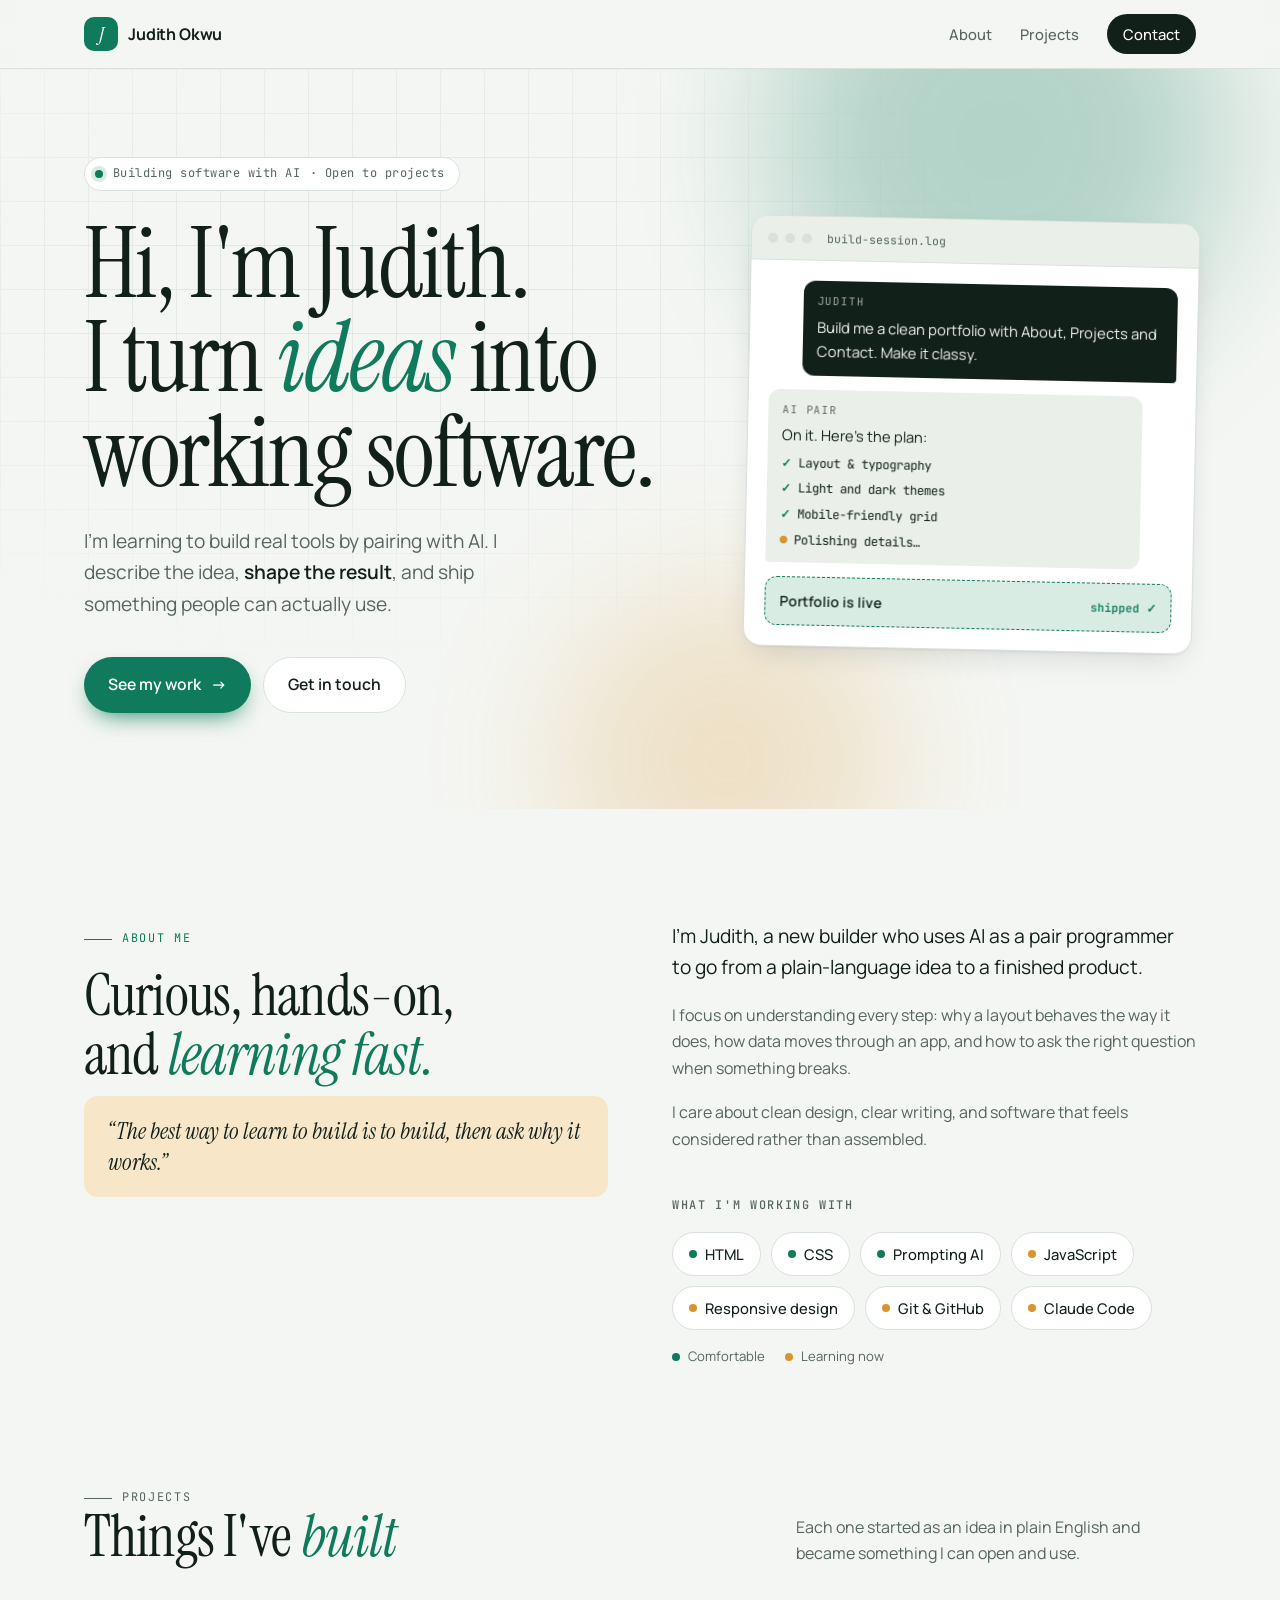
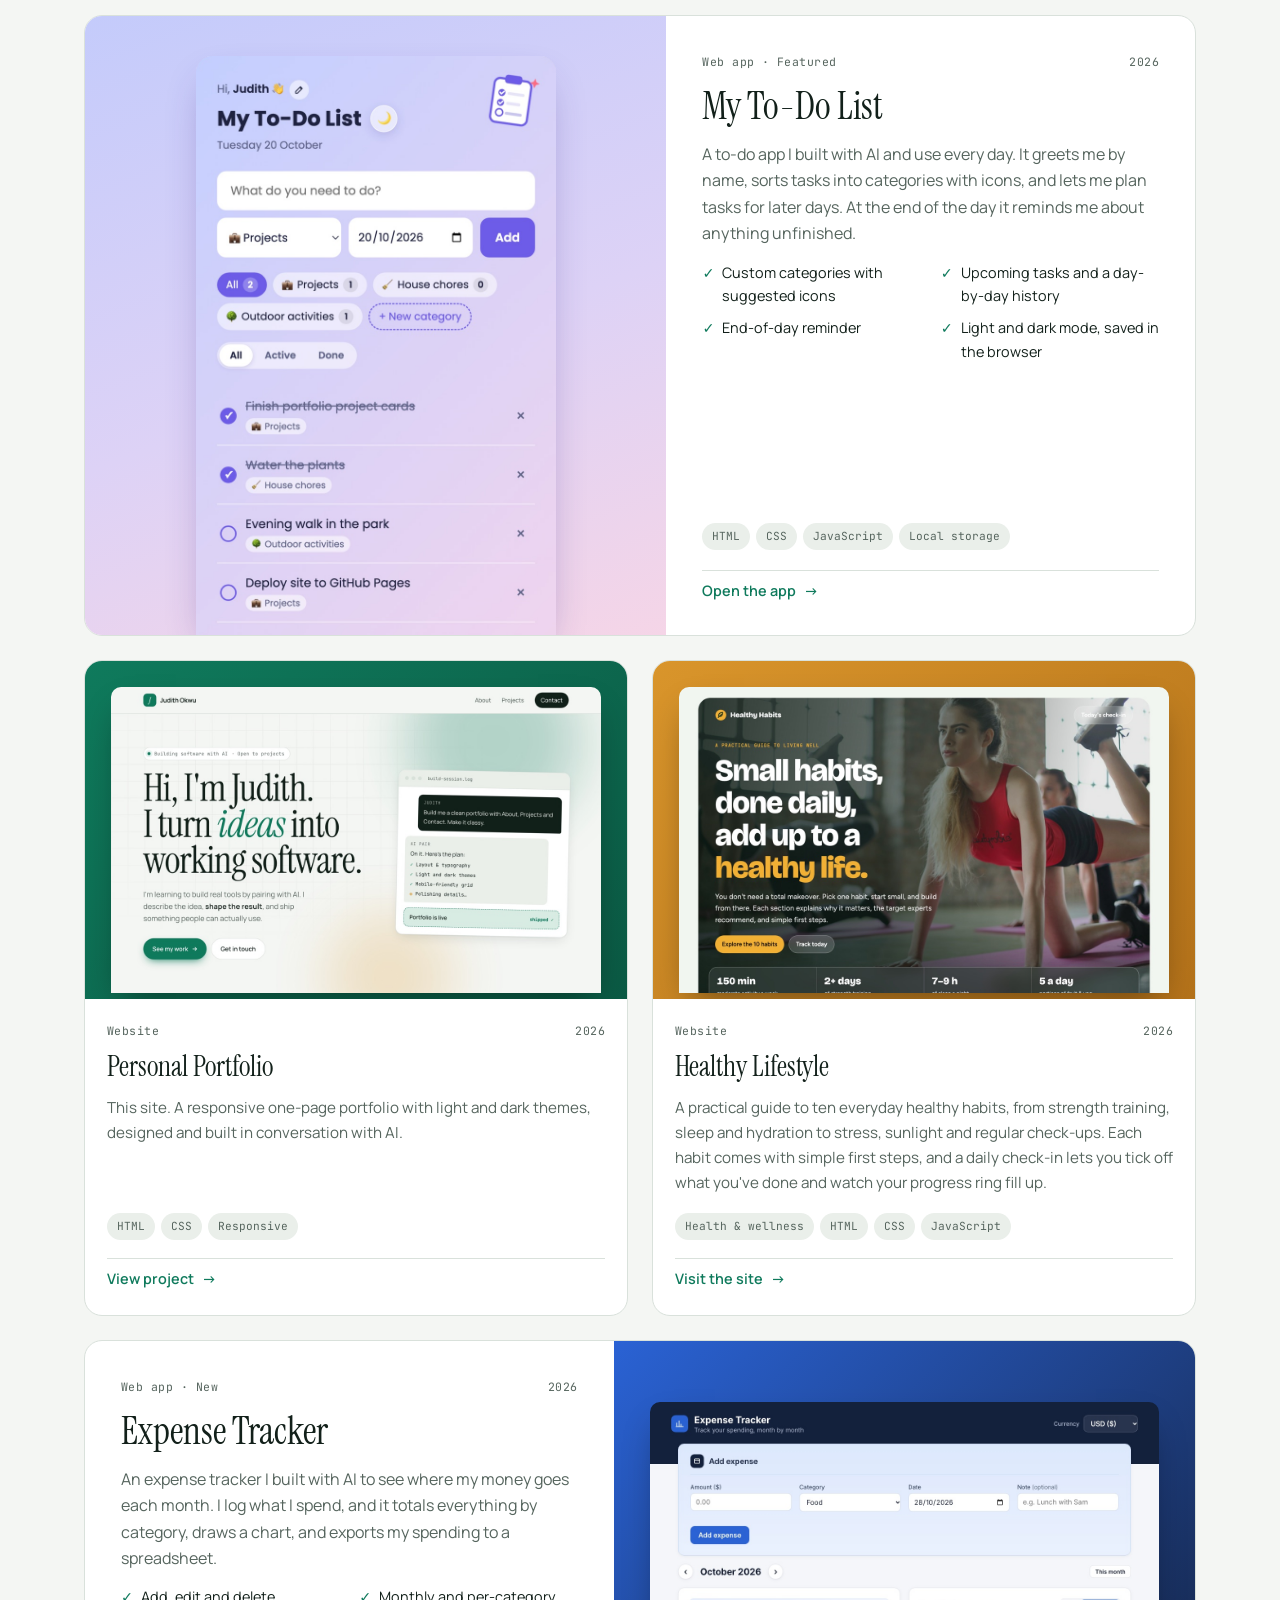
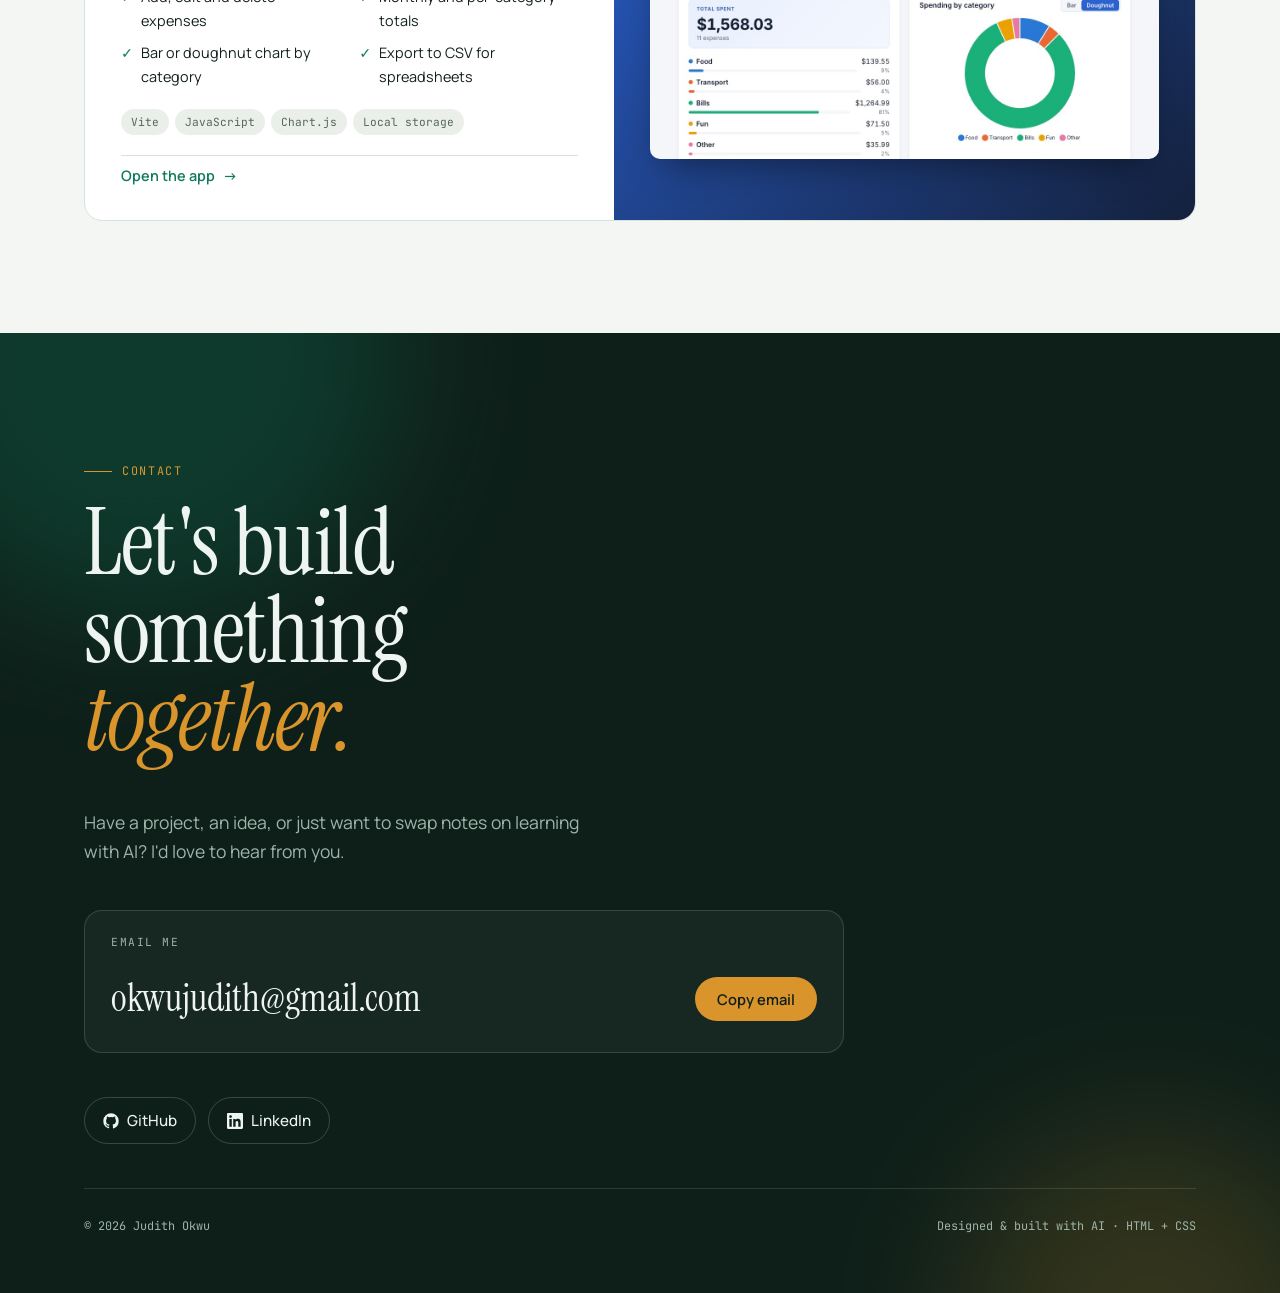
==== commit 5e09e39d: "Make browsers fetch the new Expense Tracker screenshot Co-Authored-By: Claude Opus 5.5 <noreply@anth" ====
--- a/index.html
+++ b/index.html
@@ -458,7 +458,7 @@
               <li>Light and dark mode, saved in the browser</li>
             </ul>
             <div class="tags"><span>HTML</span><span>CSS</span><span>JavaScript</span><span>Local storage</span></div>
-            <a class="card-link stretch" href="https://judithokwu.github.io/todo/" target="_blank" rel="noopener">Open the app <span class="arrow">→</span></a>
+            <a class="card-link stretch" href="https://judithokwu.com/todo/" target="_blank" rel="noopener">Open the app <span class="arrow">→</span></a>
           </div>
         </article>
 
@@ -484,13 +484,13 @@
             <h3>Healthy Lifestyle</h3>
             <p>A practical guide to ten everyday healthy habits, from strength training, sleep and hydration to stress, sunlight and regular check-ups. Each habit comes with simple first steps, and a daily check-in lets you tick off what you've done and watch your progress ring fill up.</p>
             <div class="tags"><span>Health &amp; wellness</span><span>HTML</span><span>CSS</span><span>JavaScript</span></div>
-            <a class="card-link stretch" href="https://judithokwu.github.io/healthy/healthy-habits.html" target="_blank" rel="noopener">Visit the site <span class="arrow">→</span></a>
+            <a class="card-link stretch" href="https://judithokwu.com/healthy/healthy-habits.html" target="_blank" rel="noopener">Visit the site <span class="arrow">→</span></a>
           </div>
         </article>
 
         <article class="card featured flip">
           <div class="preview p3 site-shot">
-            <img src="images/expense-tracker.jpg" alt="Screenshot of the Expense Tracker: an add-expense form, October's total of $1,568.03 split by category, and a doughnut chart of spending" width="1200" height="840" loading="lazy">
+            <img src="images/expense-tracker.jpg?v=2" alt="Screenshot of the Expense Tracker: an add-expense form, October's total of $1,568.03 split by category, and a doughnut chart of spending" width="1200" height="840" loading="lazy">
           </div>
           <div class="card-body">
             <div class="card-meta"><span>Web app · New</span><span>2026</span></div>
@@ -503,7 +503,7 @@
               <li>Export to CSV for spreadsheets</li>
             </ul>
             <div class="tags"><span>Vite</span><span>JavaScript</span><span>Chart.js</span><span>Local storage</span></div>
-            <a class="card-link stretch" href="https://judithokwu.github.io/expenses/" target="_blank" rel="noopener">Open the app <span class="arrow">→</span></a>
+            <a class="card-link stretch" href="https://judithokwu.com/expenses/" target="_blank" rel="noopener">Open the app <span class="arrow">→</span></a>
           </div>
         </article>
       </div>
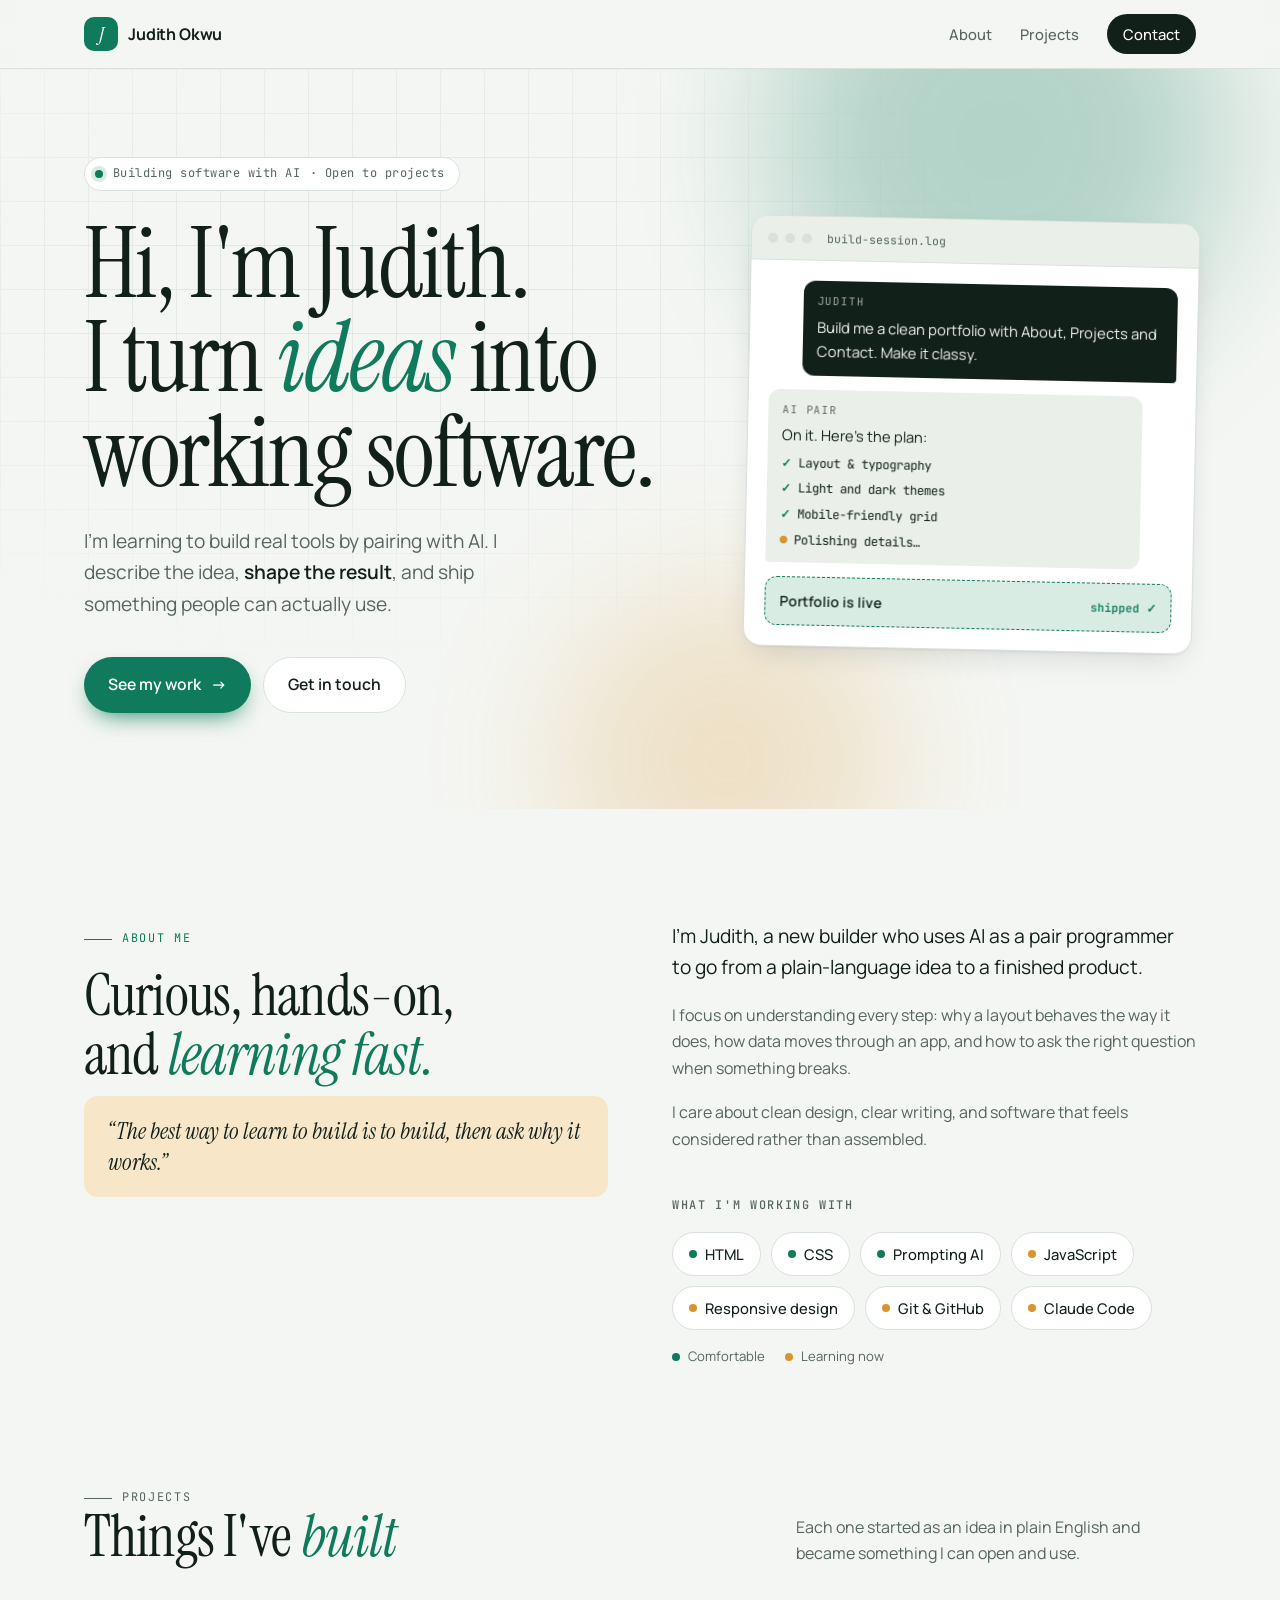
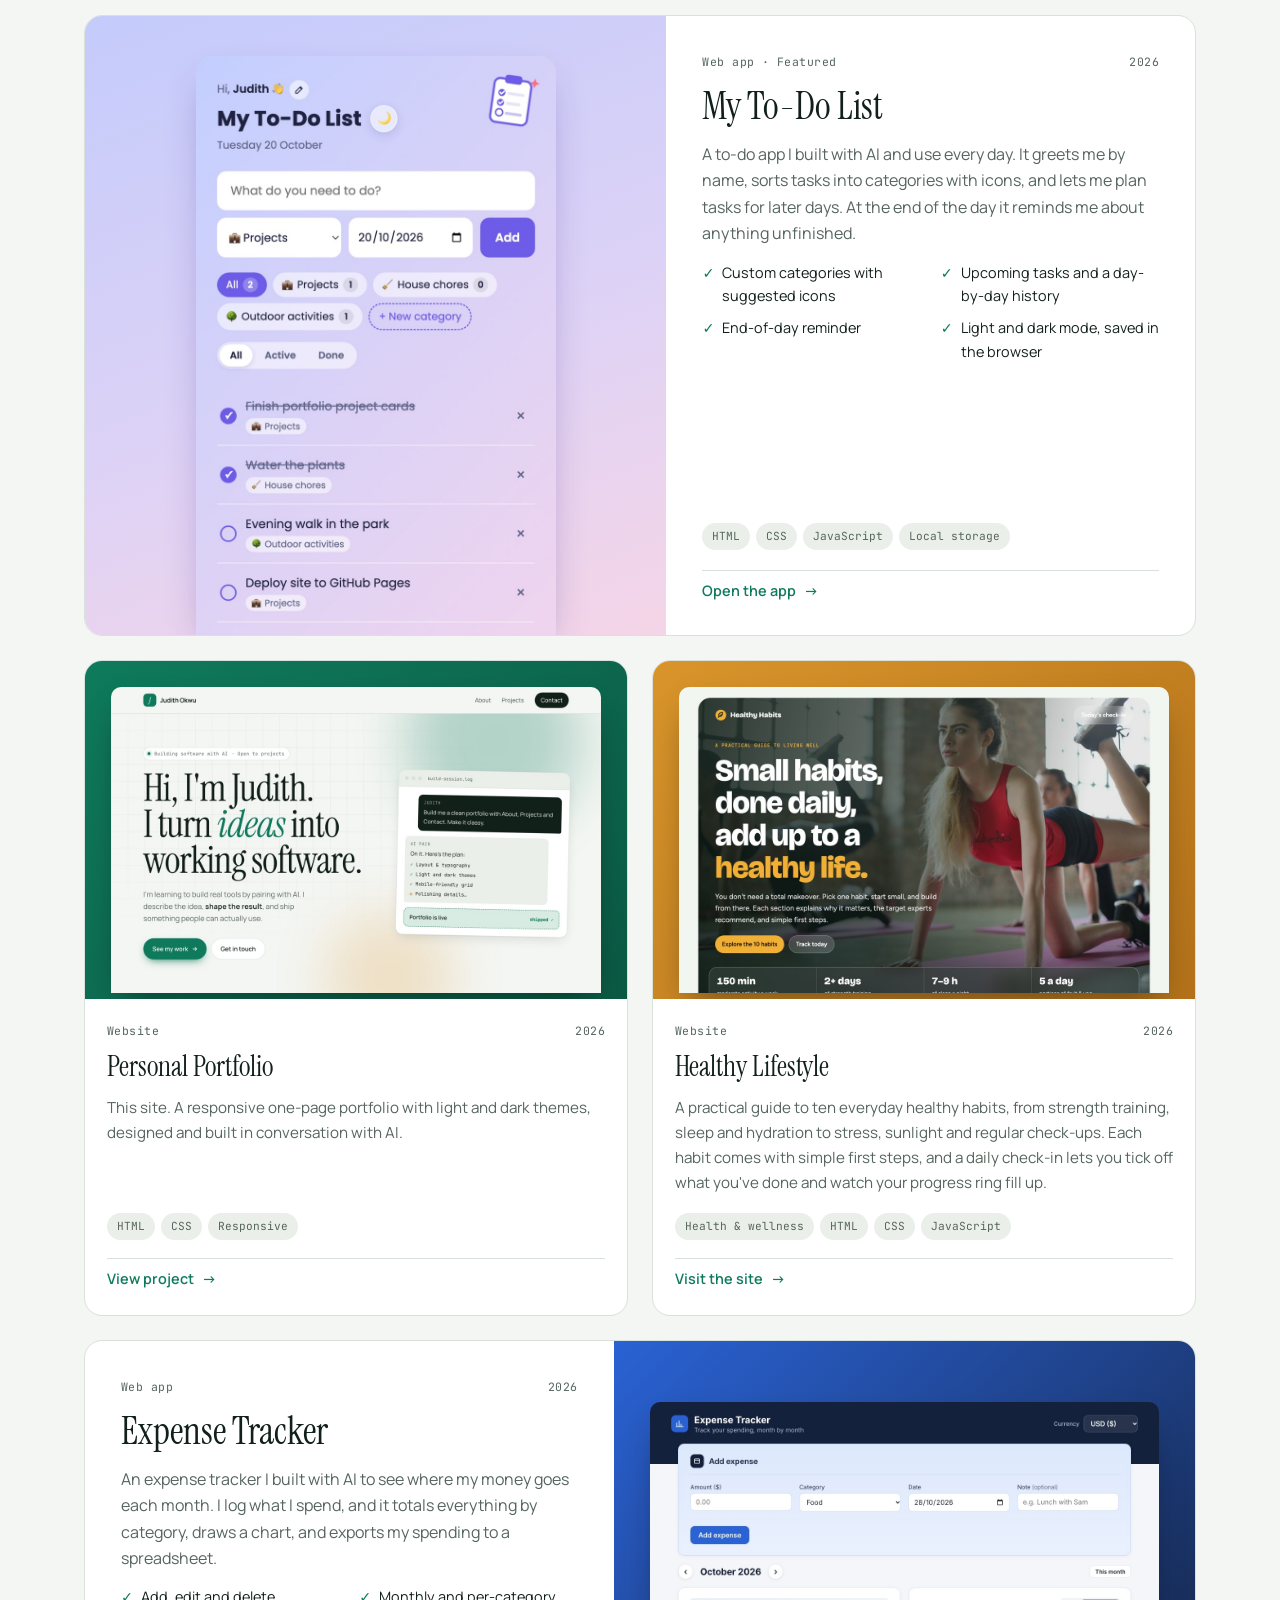
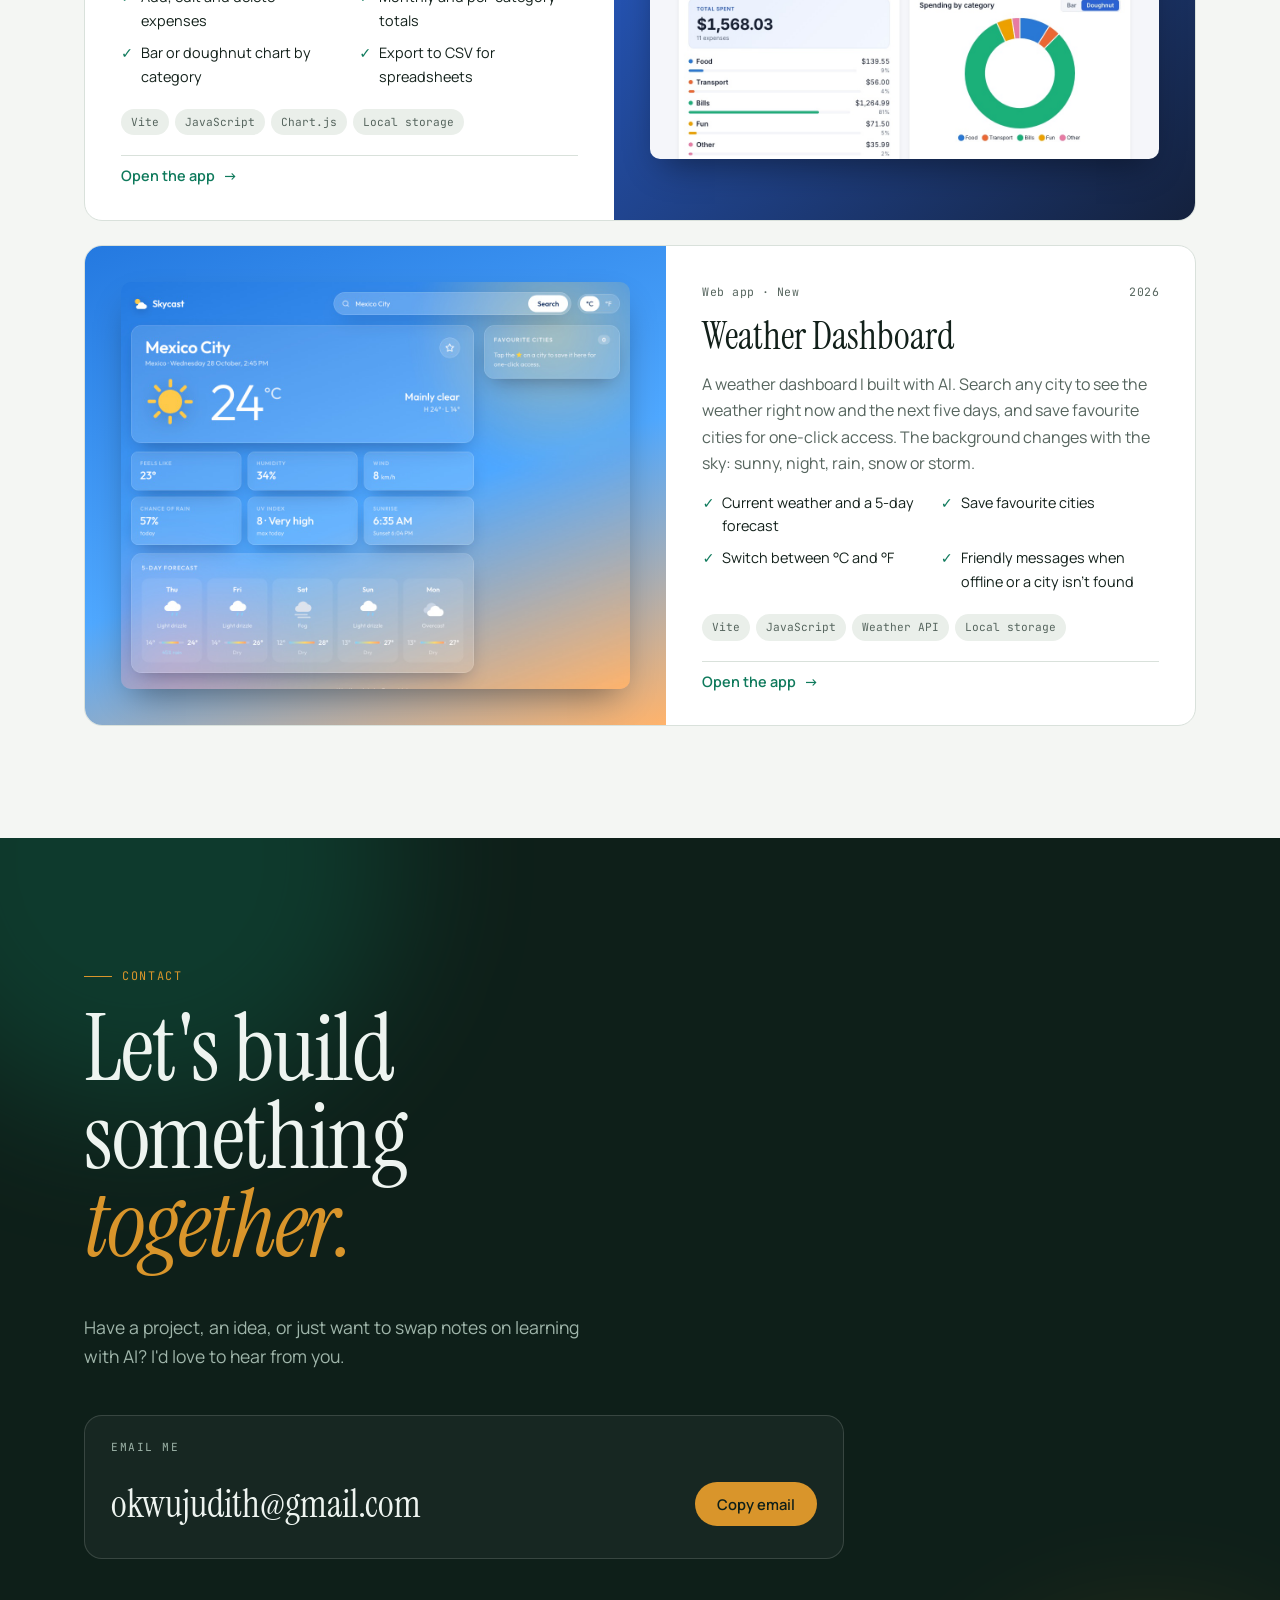
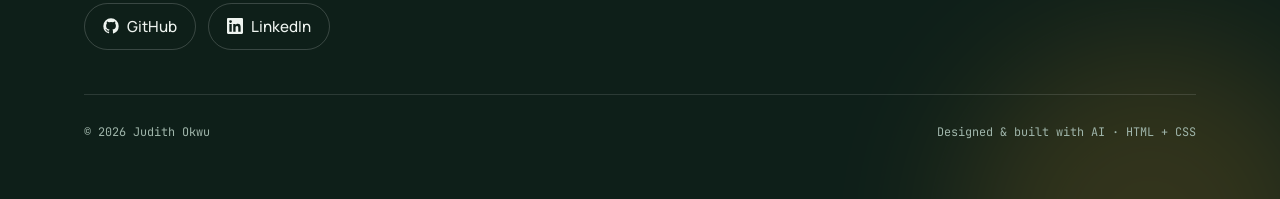
==== commit 3680407e: "Add the Weather Dashboard to the portfolio Adds a featured project card with a screenshot, and the b" ====
--- a/index.html
+++ b/index.html
@@ -255,6 +255,8 @@
 .card.featured .preview.site-shot { padding: 36px; place-items: center; }
 .card.featured .preview.site-shot img { border-radius: 10px; }
 .card.featured.flip { grid-template-columns: minmax(0, 1fr) minmax(0, 1.1fr); }
+/* Weather dashboard: sky gradient behind the screenshot */
+.p4 { background: linear-gradient(160deg, #2479e0 0%, #4fa8ff 55%, #ffb36b 100%); }
 .card.featured.flip .preview { order: 2; }
 /* mini mockups */
 .mock { width: 100%; height: 100%; background: rgba(255,255,255,.95); border-radius: 10px; box-shadow: 0 12px 30px -10px rgba(0,0,0,.4); padding: 12px; display: flex; flex-direction: column; gap: 7px; transition: transform .35s; }
@@ -493,7 +495,7 @@
             <img src="images/expense-tracker.jpg?v=2" alt="Screenshot of the Expense Tracker: an add-expense form, October's total of $1,568.03 split by category, and a doughnut chart of spending" width="1200" height="840" loading="lazy">
           </div>
           <div class="card-body">
-            <div class="card-meta"><span>Web app · New</span><span>2026</span></div>
+            <div class="card-meta"><span>Web app</span><span>2026</span></div>
             <h3>Expense Tracker</h3>
             <p>An expense tracker I built with AI to see where my money goes each month. I log what I spend, and it totals everything by category, draws a chart, and exports my spending to a spreadsheet.</p>
             <ul class="features">
@@ -504,6 +506,25 @@
             </ul>
             <div class="tags"><span>Vite</span><span>JavaScript</span><span>Chart.js</span><span>Local storage</span></div>
             <a class="card-link stretch" href="https://judithokwu.com/expenses/" target="_blank" rel="noopener">Open the app <span class="arrow">→</span></a>
+          </div>
+        </article>
+
+        <article class="card featured">
+          <div class="preview p4 site-shot">
+            <img src="images/weather-dashboard.jpg" alt="Screenshot of the Skycast weather dashboard: Mexico City at 24°C and mainly clear, with humidity, wind and UV tiles and a 5-day forecast" width="1200" height="960" loading="lazy">
+          </div>
+          <div class="card-body">
+            <div class="card-meta"><span>Web app · New</span><span>2026</span></div>
+            <h3>Weather Dashboard</h3>
+            <p>A weather dashboard I built with AI. Search any city to see the weather right now and the next five days, and save favourite cities for one-click access. The background changes with the sky: sunny, night, rain, snow or storm.</p>
+            <ul class="features">
+              <li>Current weather and a 5-day forecast</li>
+              <li>Save favourite cities</li>
+              <li>Switch between °C and °F</li>
+              <li>Friendly messages when offline or a city isn't found</li>
+            </ul>
+            <div class="tags"><span>Vite</span><span>JavaScript</span><span>Weather API</span><span>Local storage</span></div>
+            <a class="card-link stretch" href="https://judithokwu.com/weather/" target="_blank" rel="noopener">Open the app <span class="arrow">→</span></a>
           </div>
         </article>
       </div>
